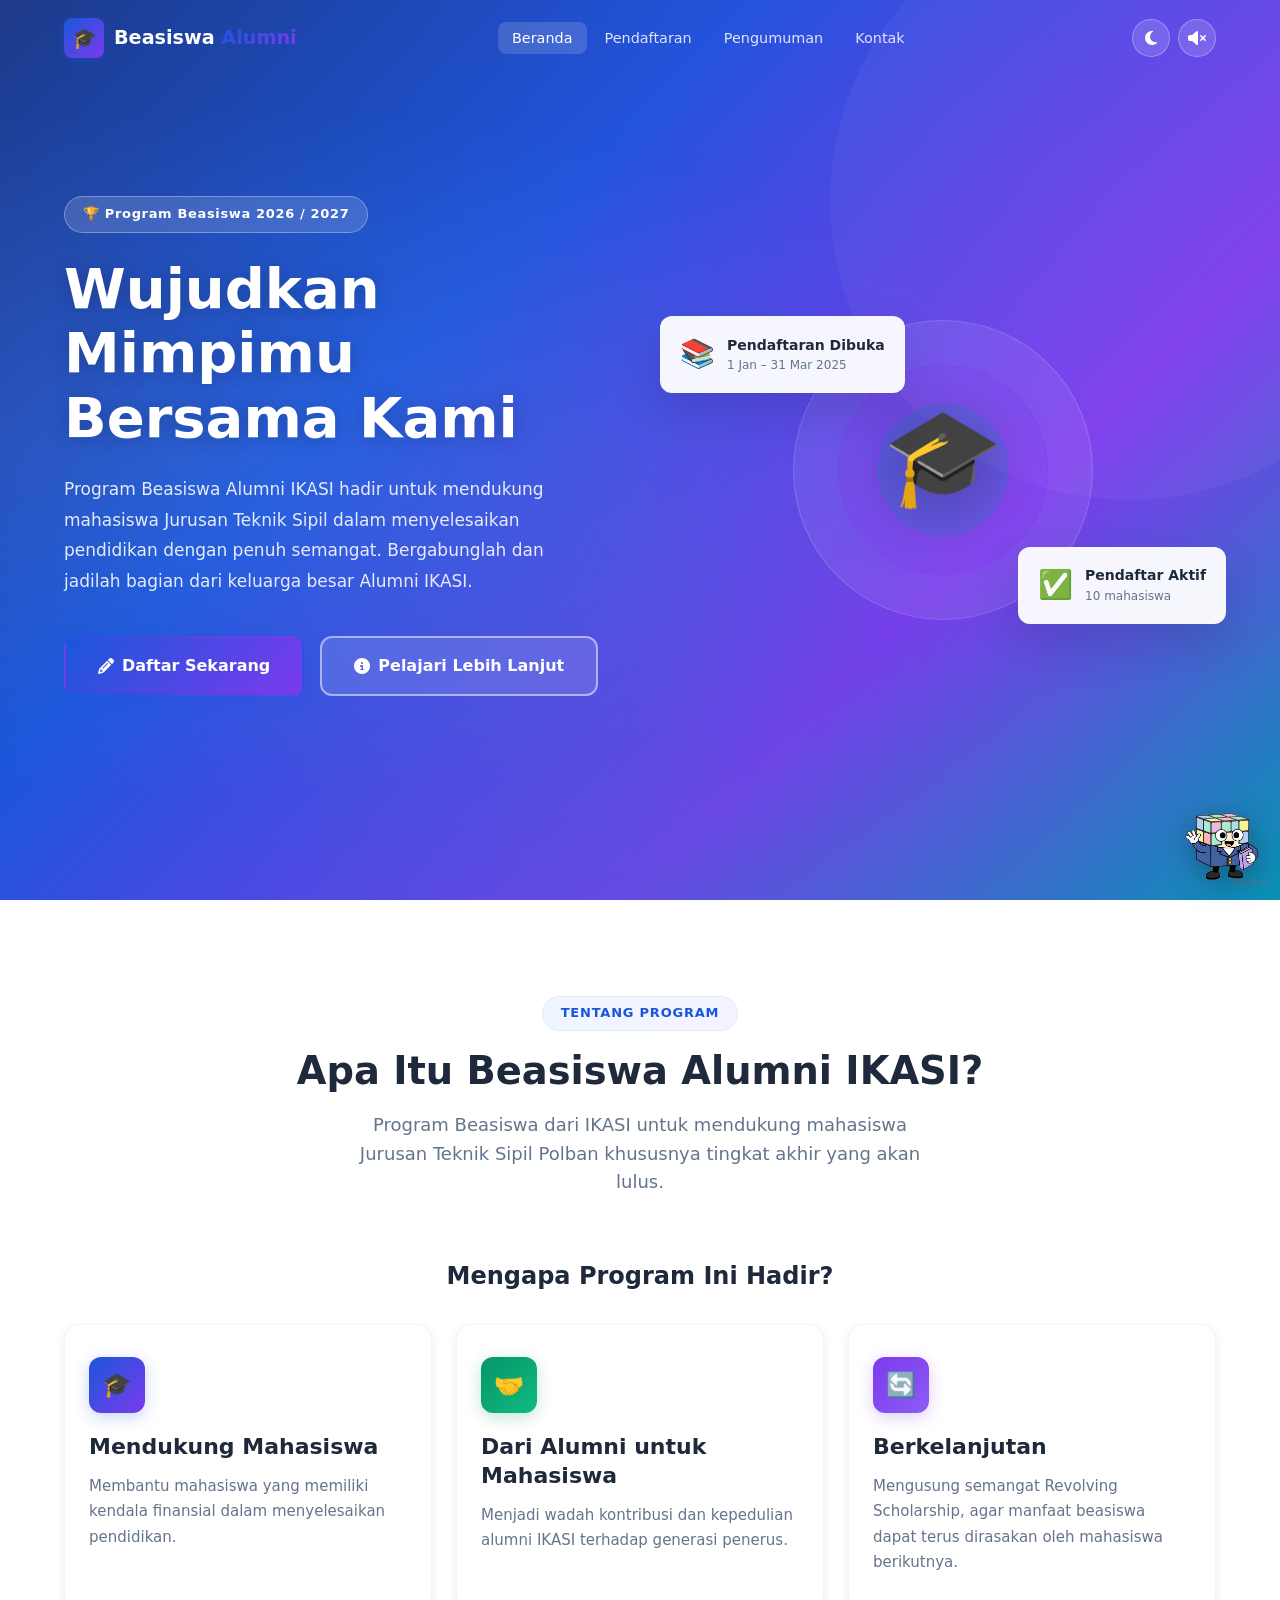
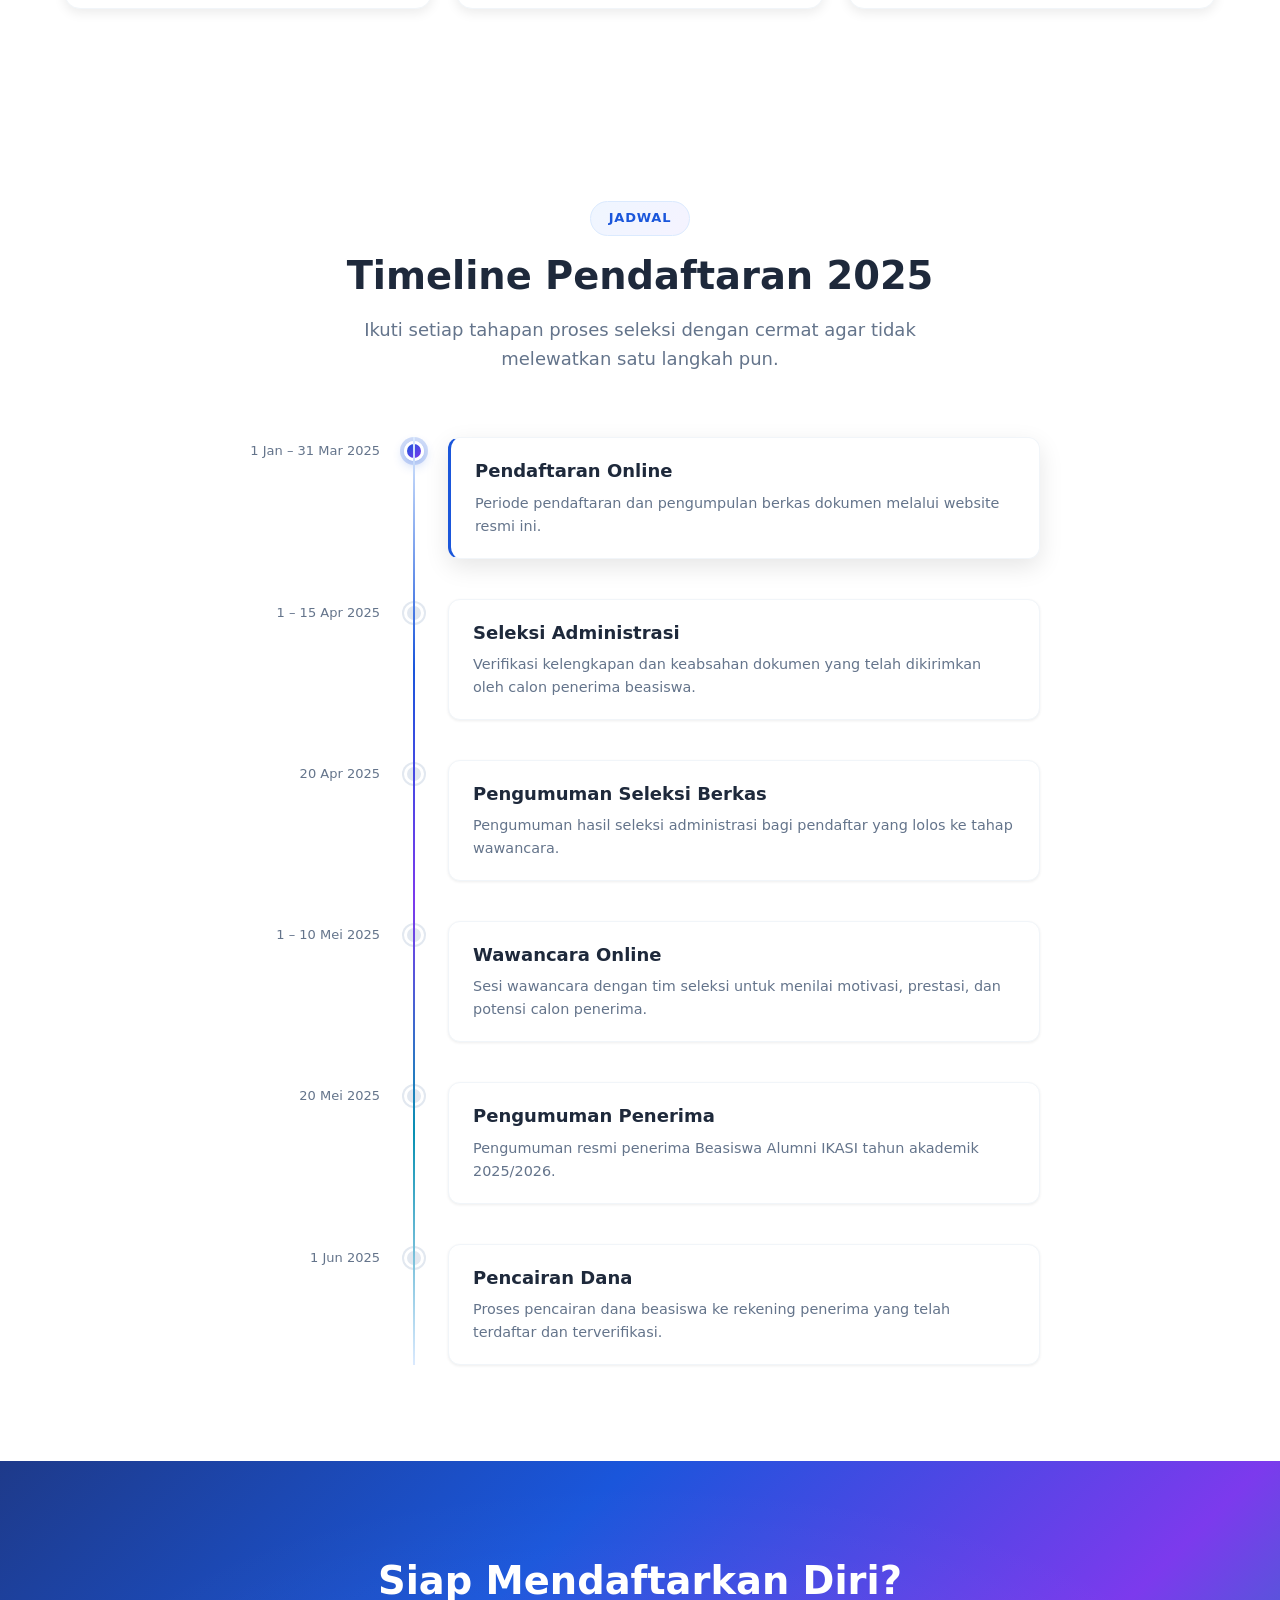
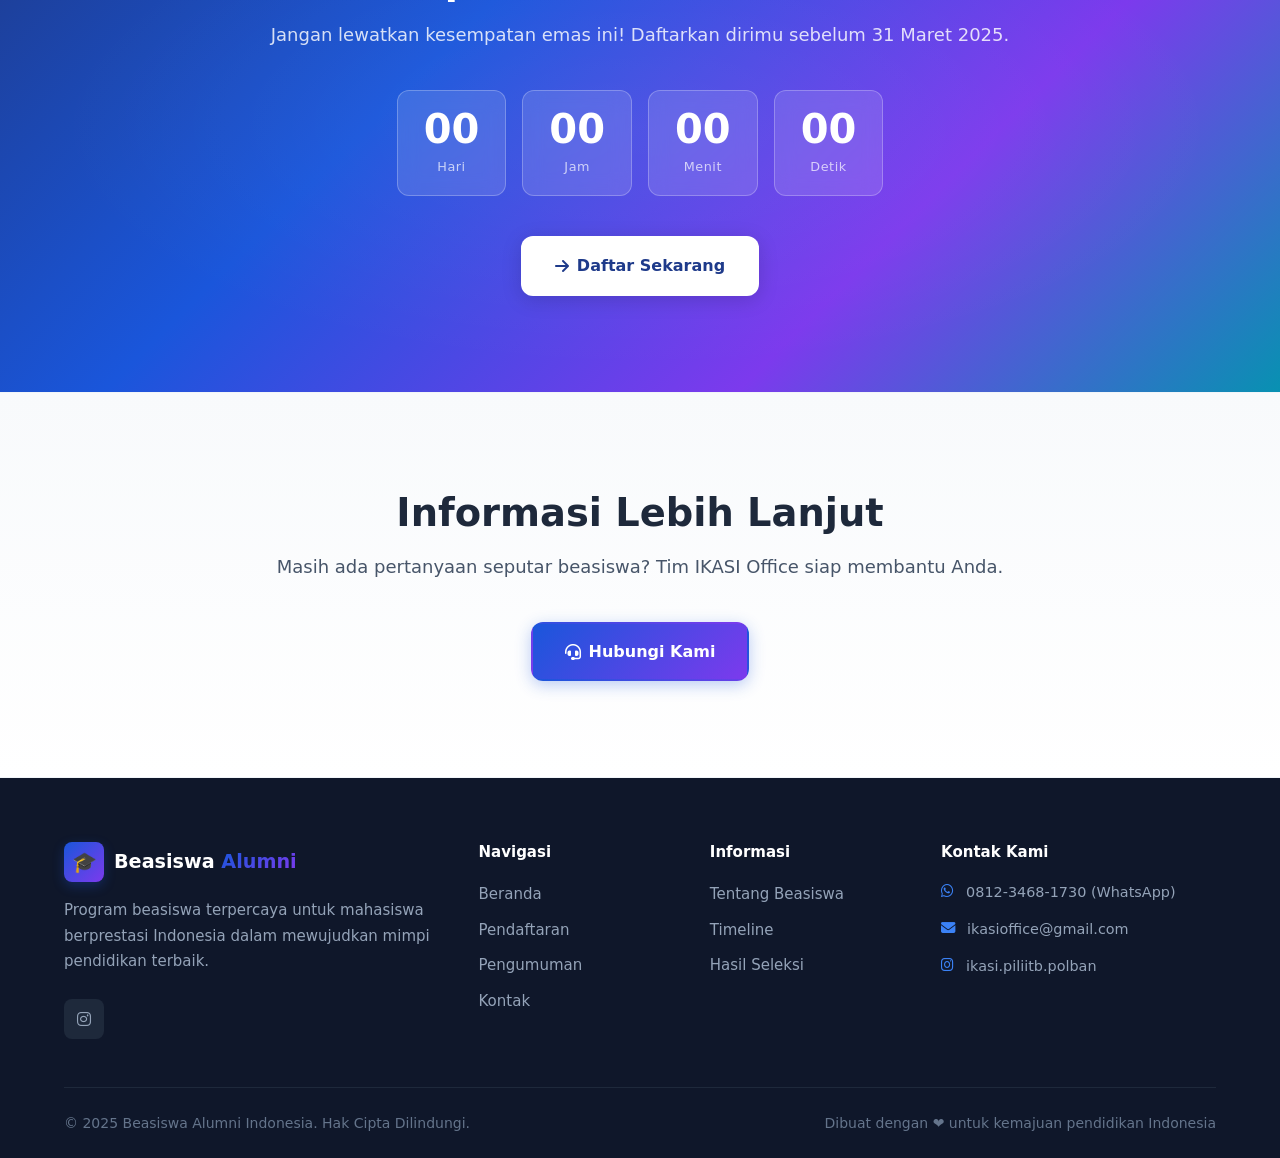
==== index.html @ 684ada36 "Add files via upload" ====
<!DOCTYPE html>
<html lang="id">
<head>
<meta charset="UTF-8">
<meta name="viewport" content="width=device-width, initial-scale=1.0">
<title>Beasiswa Alumni Indonesia - Wujudkan Mimpimu</title>
<script>document.documentElement.setAttribute('data-theme', localStorage.getItem('beasiswa_theme') || 'light');</script>
<link rel="stylesheet" href="style.css">
<link rel="stylesheet" href="https://cdnjs.cloudflare.com/ajax/libs/font-awesome/6.4.0/css/all.min.css">
</head>
<body>

<!-- Navbar -->
<nav class="navbar" id="navbar">
  <div class="container">
    <a href="index.html" class="logo">
      <div class="logo-icon">🎓</div>
      <span>Beasiswa <strong>Alumni</strong></span>
    </a>
    <ul class="nav-links" id="navLinks">
      <li><a href="index.html">Beranda</a></li>
      <li><a href="pendaftaran.html">Pendaftaran</a></li>
      <li><a href="pengumuman.html">Pengumuman</a></li>
      <li><a href="kontak.html">Kontak</a></li>
    </ul>
    <div class="site-toggles">
      <button class="toggle-btn theme-toggle-btn" onclick="toggleTheme()" aria-label="Mode Gelap" title="Mode Terang/Gelap"><i class="fas fa-moon"></i></button>
      <button class="toggle-btn music-toggle-btn" onclick="toggleMusic()" aria-label="Putar Musik" title="Musik Latar"><i class="fas fa-volume-mute"></i></button>
    </div>
    <button class="hamburger" id="hamburger" aria-label="Menu">
      <span></span><span></span><span></span>
    </button>
  </div>
</nav>
<div id="ytAudioPlayer" style="position:absolute;width:0;height:0;overflow:hidden;pointer-events:none"></div>

<!-- Hero -->
<section class="hero">
  <div class="hero-bg"></div>
  <div class="container">
    <div class="hero-content">
      <div class="hero-badge">🏆 Program Beasiswa 2026 / 2027</div>
      <h1>Wujudkan Mimpimu<br>Bersama Kami</h1>
      <p>Program Beasiswa Alumni IKASI hadir untuk mendukung mahasiswa Jurusan Teknik Sipil dalam menyelesaikan pendidikan dengan penuh semangat. Bergabunglah dan jadilah bagian dari keluarga besar Alumni IKASI.</p>
      <div class="hero-actions">
        <a href="pendaftaran.html" class="btn btn-primary btn-lg">
          <i class="fas fa-pencil-alt"></i> Daftar Sekarang
        </a>
        <a href="#tentang" class="btn btn-outline-white btn-lg">
          <i class="fas fa-info-circle"></i> Pelajari Lebih Lanjut
        </a>
      </div>
    </div>
    <div class="hero-image">
      <div id="heroCardsWrap"></div>
      <div class="hero-illustration">
        <div class="illustration-circle c1"></div>
        <div class="illustration-circle c2"></div>
        <div class="illustration-circle c3"></div>
        <div class="grad-cap">🎓</div>
      </div>
    </div>
  </div>
</section>

<!-- Tentang Beasiswa -->
<section class="section" id="tentang">
  <div class="container">
    <div class="section-header">
      <span class="section-badge">Tentang Program</span>
      <h2>Apa Itu Beasiswa Alumni IKASI?</h2>
      <p>Program Beasiswa dari IKASI untuk mendukung mahasiswa Jurusan Teknik Sipil Polban khususnya tingkat akhir yang akan lulus.</p>
    </div>
    <div class="section-header" style="margin-top:48px;margin-bottom:32px">
      <h3 style="font-size:1.5rem">Mengapa Program Ini Hadir?</h3>
    </div>
    <div class="features-grid features-grid-3">
      <div class="feature-card">
        <div class="feature-icon bg-blue">🎓</div>
        <h3>Mendukung Mahasiswa</h3>
        <p>Membantu mahasiswa yang memiliki kendala finansial dalam menyelesaikan pendidikan.</p>
      </div>
      <div class="feature-card">
        <div class="feature-icon bg-green">🤝</div>
        <h3>Dari Alumni untuk Mahasiswa</h3>
        <p>Menjadi wadah kontribusi dan kepedulian alumni IKASI terhadap generasi penerus.</p>
      </div>
      <div class="feature-card">
        <div class="feature-icon bg-purple">🔄</div>
        <h3>Berkelanjutan</h3>
        <p>Mengusung semangat Revolving Scholarship, agar manfaat beasiswa dapat terus dirasakan oleh mahasiswa berikutnya.</p>
      </div>
    </div>
  </div>
</section>

<!-- Timeline -->
<section class="section" id="timeline">
  <div class="container">
    <div class="section-header">
      <span class="section-badge">Jadwal</span>
      <h2>Timeline Pendaftaran 2025</h2>
      <p>Ikuti setiap tahapan proses seleksi dengan cermat agar tidak melewatkan satu langkah pun.</p>
    </div>
    <div class="timeline" id="timelineList"></div>
  </div>
</section>

<!-- CTA -->
<section class="cta-section">
  <div class="container">
    <div class="cta-content">
      <h2>Siap Mendaftarkan Diri?</h2>
      <p>Jangan lewatkan kesempatan emas ini! Daftarkan dirimu sebelum <span id="ctaDeadlineText">31 Maret 2025</span>.</p>
      <div class="cta-countdown" id="countdown">
        <div class="countdown-item">
          <span class="countdown-num" id="days">00</span>
          <span class="countdown-label">Hari</span>
        </div>
        <div class="countdown-item">
          <span class="countdown-num" id="hours">00</span>
          <span class="countdown-label">Jam</span>
        </div>
        <div class="countdown-item">
          <span class="countdown-num" id="minutes">00</span>
          <span class="countdown-label">Menit</span>
        </div>
        <div class="countdown-item">
          <span class="countdown-num" id="seconds">00</span>
          <span class="countdown-label">Detik</span>
        </div>
      </div>
      <a href="pendaftaran.html" class="btn btn-white btn-lg">
        <i class="fas fa-arrow-right"></i> Daftar Sekarang
      </a>
    </div>
  </div>
</section>

<!-- Info Lanjut -->
<section class="cta-section cta-section-light">
  <div class="container">
    <div class="cta-content">
      <h2>Informasi Lebih Lanjut</h2>
      <p>Masih ada pertanyaan seputar beasiswa? Tim IKASI Office siap membantu Anda.</p>
      <a href="kontak.html" class="btn btn-primary btn-lg">
        <i class="fas fa-headset"></i> Hubungi Kami
      </a>
    </div>
  </div>
</section>

<!-- Footer -->
<footer class="footer">
  <div class="container">
    <div class="footer-grid">
      <div class="footer-brand">
        <a href="index.html" class="logo">
          <div class="logo-icon">🎓</div>
          <span>Beasiswa <strong>Alumni</strong></span>
        </a>
        <p>Program beasiswa terpercaya untuk mahasiswa berprestasi Indonesia dalam mewujudkan mimpi pendidikan terbaik.</p>
        <div class="social-links">
          <a href="https://instagram.com/ikasi.piliitb.polban" target="_blank" rel="noopener" aria-label="Instagram"><i class="fab fa-instagram"></i></a>
        </div>
      </div>
      <div class="footer-links">
        <h4>Navigasi</h4>
        <ul>
          <li><a href="index.html">Beranda</a></li>
          <li><a href="pendaftaran.html">Pendaftaran</a></li>
          <li><a href="pengumuman.html">Pengumuman</a></li>
          <li><a href="kontak.html">Kontak</a></li>
        </ul>
      </div>
      <div class="footer-links">
        <h4>Informasi</h4>
        <ul>
          <li><a href="#tentang">Tentang Beasiswa</a></li>
          <li><a href="#timeline">Timeline</a></li>
          <li><a href="pengumuman.html">Hasil Seleksi</a></li>
        </ul>
      </div>
      <div class="footer-contact">
        <h4>Kontak Kami</h4>
        <div class="contact-item">
          <i class="fab fa-whatsapp"></i>
          <span>0812-3468-1730 (WhatsApp)</span>
        </div>
        <div class="contact-item">
          <i class="fas fa-envelope"></i>
          <span>ikasioffice@gmail.com</span>
        </div>
        <div class="contact-item">
          <i class="fab fa-instagram"></i>
          <span>ikasi.piliitb.polban</span>
        </div>
      </div>
    </div>
    <div class="footer-bottom">
      <p>&copy; 2025 Beasiswa Alumni Indonesia. Hak Cipta Dilindungi.</p>
      <p>Dibuat dengan ❤️ untuk kemajuan pendidikan Indonesia</p>
    </div>
  </div>
</footer>

<a href="admin.html" class="admin-corner-link">Admin</a>
<script src="main.js"></script>
<script>
  (function renderHeroCards() {
    const wrap = document.getElementById('heroCardsWrap');
    if (!wrap) return;
    const cards = (DB.getHeroCards() || []).slice().sort((a, b) => a.urutan - b.urutan);
    wrap.innerHTML = cards.map((c, i) => `
      <div class="hero-card-float card-${(i % 4) + 1}">
        <div class="card-icon">${c.icon}</div>
        <div>
          <div class="card-title">${c.judul}</div>
          <div class="card-sub">${c.sub}</div>
        </div>
      </div>`).join('');
  })();

  (function renderTimeline() {
    const el = document.getElementById('timelineList');
    if (!el) return;
    const items = DB.getTimeline().slice().sort((a, b) => a.urutan - b.urutan);
    el.innerHTML = items.map(t => `
      <div class="timeline-item${t.aktif ? ' active' : ''}">
        <div class="timeline-date">${t.tanggal}</div>
        <div class="timeline-dot"></div>
        <div class="timeline-card">
          <h4>${t.judul}</h4>
          <p>${t.deskripsi}</p>
        </div>
      </div>`).join('');
  })();
</script>
</body>
</html>
---- style.css ----
/* ========================================
   BEASISWA ALUMNI IKASI — Elegant Light Theme
   ======================================== */
:root {
  --primary:       #1a56db;
  --primary-dark:  #1e3a8a;
  --primary-mid:   #2563eb;
  --primary-light: #3b82f6;
  --primary-50:    #eff6ff;
  --primary-100:   #dbeafe;

  --purple:        #7c3aed;
  --purple-light:  #8b5cf6;
  --purple-50:     #f5f3ff;

  --teal:          #0891b2;
  --teal-light:    #06b6d4;
  --teal-50:       #ecfeff;

  --gold:          #d97706;
  --gold-light:    #f59e0b;
  --gold-50:       #fffbeb;

  --success:       #059669;
  --success-light: #10b981;
  --success-50:    #ecfdf5;

  --danger:        #dc2626;
  --danger-50:     #fef2f2;

  --white:         #ffffff;
  --gray-50:       #f8fafc;
  --gray-100:      #f1f5f9;
  --gray-200:      #e2e8f0;
  --gray-300:      #cbd5e1;
  --gray-400:      #94a3b8;
  --gray-500:      #64748b;
  --gray-600:      #475569;
  --gray-700:      #334155;
  --gray-800:      #1e293b;
  --gray-900:      #0f172a;

  --shadow-sm:  0 1px 3px rgba(0,0,0,0.07);
  --shadow:     0 4px 12px rgba(0,0,0,0.08);
  --shadow-md:  0 8px 24px rgba(0,0,0,0.1);
  --shadow-lg:  0 20px 48px rgba(0,0,0,0.12);
  --shadow-xl:  0 32px 64px rgba(0,0,0,0.15);

  --radius-sm: 8px;
  --radius:    12px;
  --radius-lg: 16px;
  --radius-xl: 24px;
  --transition: all 0.3s ease;

  --grad-hero:   linear-gradient(135deg, #1e3a8a 0%, #1a56db 35%, #7c3aed 70%, #0891b2 100%);
  --grad-brand:  linear-gradient(135deg, #1a56db, #7c3aed);
  --grad-teal:   linear-gradient(135deg, #0891b2, #06b6d4);
  --grad-gold:   linear-gradient(135deg, #d97706, #f59e0b);
  --grad-green:  linear-gradient(135deg, #059669, #10b981);
  --grad-text:   linear-gradient(135deg, #1a56db, #7c3aed);
  --grad-page:   linear-gradient(135deg, #1e3a8a 0%, #1a56db 40%, #7c3aed 100%);

  --surface:     var(--white);
  --text-strong: var(--gray-800);
}

:root[data-theme="dark"] {
  --surface:     #171f38;
  --text-strong: #eef1fa;
}

/* ===== RESET ===== */
*,*::before,*::after{margin:0;padding:0;box-sizing:border-box}
html{scroll-behavior:smooth}
body{font-family:'Segoe UI',system-ui,-apple-system,sans-serif;color:var(--text-strong);background:var(--surface);line-height:1.6;-webkit-font-smoothing:antialiased}
img{max-width:100%;height:auto;display:block}
a{text-decoration:none;color:inherit;transition:var(--transition)}
ul{list-style:none}
button{cursor:pointer;border:none;background:none;font-family:inherit}
input,select,textarea{font-family:inherit}
h1{font-size:clamp(2rem,5vw,3.5rem);font-weight:800;line-height:1.15}
h2{font-size:clamp(1.75rem,3vw,2.5rem);font-weight:700;line-height:1.25}
h3{font-size:1.375rem;font-weight:600;line-height:1.3}
h4{font-size:1.125rem;font-weight:600;line-height:1.4}

/* ===== LAYOUT ===== */
.container{width:100%;max-width:1200px;margin:0 auto;padding:0 24px}
.section{padding:96px 0}
.bg-light{background:linear-gradient(180deg,var(--gray-50) 0%,var(--white) 100%)}

/* ===== SECTION HEADER ===== */
.section-header{text-align:center;margin-bottom:64px}
.section-header h2{color:var(--text-strong);margin-bottom:16px}
.section-header p{color:var(--gray-500);font-size:1.125rem;max-width:600px;margin:0 auto}
.section-badge{
  display:inline-block;
  background:linear-gradient(135deg,var(--primary-50),var(--purple-50));
  color:var(--primary);
  border:1px solid var(--primary-100);
  font-size:.8125rem;font-weight:700;
  padding:6px 18px;border-radius:100px;
  margin-bottom:16px;letter-spacing:.06em;text-transform:uppercase;
}
.gradient-text{background:var(--grad-text);-webkit-background-clip:text;-webkit-text-fill-color:transparent;background-clip:text}

/* ===== BUTTONS ===== */
.btn{display:inline-flex;align-items:center;gap:8px;padding:12px 24px;border-radius:var(--radius-sm);font-size:.9375rem;font-weight:600;transition:var(--transition);cursor:pointer;border:2px solid transparent;white-space:nowrap}
.btn-lg{padding:15px 32px;font-size:1rem;border-radius:var(--radius)}
.btn-sm{padding:7px 16px;font-size:.8125rem}

.btn-primary{background:var(--grad-brand);color:var(--white);border-color:transparent;box-shadow:0 4px 16px rgba(26,86,219,.3)}
.btn-primary:hover{transform:translateY(-2px);box-shadow:0 8px 28px rgba(26,86,219,.45)}
.btn-primary:active{transform:translateY(0)}

.btn-outline{background:transparent;border-color:var(--primary);color:var(--primary)}
.btn-outline:hover{background:var(--primary-50)}

.btn-outline-white{background:rgba(255,255,255,.12);border-color:rgba(255,255,255,.5);color:var(--white);backdrop-filter:blur(8px)}
.btn-outline-white:hover{background:rgba(255,255,255,.22);border-color:var(--white)}

.btn-white{background:var(--surface);color:var(--primary-dark);box-shadow:0 4px 20px rgba(0,0,0,.15)}
.btn-white:hover{transform:translateY(-2px);box-shadow:0 8px 32px rgba(0,0,0,.2)}

.btn-secondary{background:var(--gray-100);color:var(--gray-700);border-color:var(--gray-200)}
.btn-secondary:hover{background:var(--gray-200)}

.btn-danger{background:var(--danger-50);color:var(--danger);border-color:rgba(220,38,38,.2)}
.btn-danger:hover{background:rgba(220,38,38,.1)}

.btn-success{background:var(--success-50);color:var(--success);border-color:rgba(5,150,105,.2)}
.btn-success:hover{background:rgba(5,150,105,.1)}

.btn-warning{background:var(--gold-50);color:var(--gold);border-color:rgba(217,119,6,.2)}
.btn-warning:hover{background:rgba(217,119,6,.1)}

.btn-block{width:100%;justify-content:center}

/* ===== NAVBAR ===== */
.navbar{position:fixed;top:0;left:0;right:0;z-index:1000;padding:18px 0;transition:var(--transition)}
.navbar.scrolled,.navbar-white{background:rgba(255,255,255,.96);backdrop-filter:blur(16px);box-shadow:0 1px 0 rgba(0,0,0,.07),var(--shadow-sm);padding:10px 0}
.navbar .container{display:flex;align-items:center;justify-content:space-between}

.logo{display:flex;align-items:center;gap:10px;font-size:1.2rem;font-weight:600;color:var(--white)}
.navbar.scrolled .logo,.navbar-white .logo{color:var(--gray-900)}
.logo-icon{width:40px;height:40px;background:var(--grad-brand);border-radius:var(--radius-sm);display:flex;align-items:center;justify-content:center;font-size:1.25rem;flex-shrink:0;box-shadow:0 4px 12px rgba(26,86,219,.3)}
.logo strong{background:var(--grad-brand);-webkit-background-clip:text;-webkit-text-fill-color:transparent;background-clip:text}
.navbar.scrolled .logo strong,.navbar-white .logo strong{background:var(--grad-brand);-webkit-background-clip:text;-webkit-text-fill-color:transparent;background-clip:text}

.nav-links{display:flex;align-items:center;gap:4px}
.nav-links a{color:rgba(255,255,255,.85);font-size:.9rem;font-weight:500;padding:8px 14px;border-radius:var(--radius-sm);transition:var(--transition)}
.nav-links a:hover,.nav-links a.active{color:var(--white);background:rgba(255,255,255,.15)}
.navbar.scrolled .nav-links a,.navbar-white .nav-links a{color:var(--gray-600)}
.navbar.scrolled .nav-links a:hover,.navbar.scrolled .nav-links a.active,
.navbar-white .nav-links a:hover,.navbar-white .nav-links a.active{color:var(--primary);background:var(--primary-50)}

.btn-nav{background:var(--surface)!important;color:var(--primary)!important;padding:8px 18px!important;border-radius:var(--radius-sm)!important;font-weight:700!important;box-shadow:var(--shadow-sm)!important}
.btn-nav:hover{background:var(--primary-50)!important;transform:translateY(-1px)}
.navbar.scrolled .btn-nav,.navbar-white .btn-nav{background:var(--grad-brand)!important;color:var(--white)!important;box-shadow:0 4px 12px rgba(26,86,219,.3)!important}

.admin-corner-link{position:fixed;right:12px;bottom:8px;font-size:.6875rem;color:var(--gray-500);opacity:.75;text-decoration:none;z-index:40;letter-spacing:.02em}
.admin-corner-link:hover{opacity:1;color:var(--primary)}

.hamburger{display:none;flex-direction:column;gap:5px;padding:4px;cursor:pointer}
.hamburger span{display:block;width:24px;height:2px;background:var(--surface);border-radius:2px;transition:var(--transition)}
.navbar.scrolled .hamburger span,.navbar-white .hamburger span{background:var(--gray-800)}
.hamburger.active span:nth-child(1){transform:rotate(45deg) translate(5px,5px)}
.hamburger.active span:nth-child(2){opacity:0}
.hamburger.active span:nth-child(3){transform:rotate(-45deg) translate(5px,-5px)}

/* ===== HERO ===== */
.hero{
  min-height:100vh;
  background:var(--grad-hero);
  position:relative;overflow:hidden;
  display:flex;align-items:center;padding:120px 0 80px;
}
.hero::before{
  content:'';position:absolute;inset:0;
  background:
    radial-gradient(ellipse at 15% 50%,rgba(255,255,255,.07) 0%,transparent 55%),
    radial-gradient(ellipse at 85% 20%,rgba(124,58,237,.25) 0%,transparent 50%),
    radial-gradient(ellipse at 50% 100%,rgba(8,145,178,.2) 0%,transparent 50%);
}
/* floating shapes in hero bg */
.hero::after{
  content:'';position:absolute;
  width:600px;height:600px;border-radius:50%;
  background:rgba(255,255,255,.04);
  top:-100px;right:-150px;
  animation:hero-blob 8s ease-in-out infinite;
}
@keyframes hero-blob{0%,100%{transform:scale(1) rotate(0deg)}50%{transform:scale(1.08) rotate(8deg)}}
.hero-bg{position:absolute;inset:0;pointer-events:none}
.hero .container{display:grid;grid-template-columns:1fr 1fr;gap:60px;align-items:center;position:relative;z-index:1}

.hero-badge{
  display:inline-flex;align-items:center;
  background:rgba(255,255,255,.15);backdrop-filter:blur(10px);
  border:1px solid rgba(255,255,255,.3);
  color:var(--white);font-size:.8125rem;font-weight:600;
  padding:7px 18px;border-radius:100px;margin-bottom:24px;letter-spacing:.05em;
}
.hero-content h1{color:var(--white);margin-bottom:24px;text-shadow:0 2px 20px rgba(0,0,0,.2)}
.hero-content p{color:rgba(255,255,255,.88);font-size:1.0625rem;margin-bottom:40px;max-width:520px;line-height:1.8}
.hero-actions{display:flex;gap:16px;flex-wrap:wrap;margin-bottom:48px}
.hero-stats{display:flex;align-items:center;gap:28px;flex-wrap:wrap}
.stat{display:flex;flex-direction:column}
.stat-number{font-size:1.75rem;font-weight:800;color:var(--white);line-height:1}
.stat-label{font-size:.8125rem;color:rgba(255,255,255,.7);margin-top:4px}
.stat-divider{width:1px;height:48px;background:rgba(255,255,255,.25)}

/* Hero illustration */
.hero-image{position:relative;height:480px;display:flex;align-items:center;justify-content:center}
.hero-illustration{position:relative;width:320px;height:320px}
.illustration-circle{position:absolute;border-radius:50%;top:50%;left:50%;transform:translate(-50%,-50%)}
.c1{width:300px;height:300px;background:rgba(255,255,255,.08);border:1px solid rgba(255,255,255,.15);animation:pulse-c 6s ease-in-out infinite}
.c2{width:210px;height:210px;background:rgba(124,58,237,.2);border:1px solid rgba(124,58,237,.3);animation:pulse-c 6s ease-in-out infinite reverse}
.c3{width:130px;height:130px;background:rgba(8,145,178,.2);border:1px solid rgba(8,145,178,.3);animation:pulse-c 6s ease-in-out infinite 1s}
@keyframes pulse-c{0%,100%{transform:translate(-50%,-50%) scale(1)}50%{transform:translate(-50%,-50%) scale(1.08)}}
.grad-cap{position:absolute;top:50%;left:50%;transform:translate(-50%,-58%);font-size:6rem;z-index:2;animation:float 4s ease-in-out infinite;filter:drop-shadow(0 8px 32px rgba(0,0,0,.3))}
@keyframes float{0%,100%{transform:translate(-50%,-58%)}50%{transform:translate(-50%,-68%)}}

.hero-card-float{
  position:absolute;background:rgba(255,255,255,.95);
  backdrop-filter:blur(16px);border-radius:var(--radius);
  padding:16px 20px;display:flex;align-items:center;gap:12px;
  box-shadow:var(--shadow-lg);animation:float-card 5s ease-in-out infinite;z-index:3;
}
.hero-card-float .card-icon{font-size:1.75rem}
.hero-card-float .card-title{font-size:.875rem;font-weight:600;color:var(--text-strong)}
.hero-card-float .card-sub{font-size:.75rem;color:var(--gray-500)}
.card-1{top:18%;left:-10px;animation-delay:0s}
.card-2{bottom:18%;right:-10px;animation-delay:-2.5s}
.card-3{top:2%;right:6px;animation-delay:-1.2s}
.card-4{bottom:2%;left:6px;animation-delay:-3.7s}
@keyframes float-card{0%,100%{transform:translateY(0)}50%{transform:translateY(-12px)}}

/* ===== FEATURES ===== */
.features-grid{display:grid;grid-template-columns:repeat(4,1fr);gap:24px}
.features-grid-3{grid-template-columns:repeat(3,1fr)}
.feature-card{
  background:var(--surface);border-radius:var(--radius-lg);padding:32px 24px;
  box-shadow:var(--shadow);border:1px solid var(--gray-100);transition:var(--transition);
  position:relative;overflow:hidden;
}
.feature-card::before{
  content:'';position:absolute;top:0;left:0;right:0;height:3px;
  opacity:0;transition:var(--transition);
}
.feature-card:nth-child(1)::before{background:var(--grad-brand)}
.feature-card:nth-child(2)::before{background:var(--grad-green)}
.feature-card:nth-child(3)::before{background:linear-gradient(135deg,var(--purple),var(--purple-light))}
.feature-card:nth-child(4)::before{background:var(--grad-gold)}
.feature-card:hover{transform:translateY(-8px);box-shadow:var(--shadow-xl)}
.feature-card:hover::before{opacity:1}

.feature-icon{width:56px;height:56px;border-radius:var(--radius);display:flex;align-items:center;justify-content:center;font-size:1.5rem;margin-bottom:20px;color:var(--white)}
.feature-icon.bg-blue{background:var(--grad-brand);box-shadow:0 4px 16px rgba(26,86,219,.25)}
.feature-icon.bg-green{background:var(--grad-green);box-shadow:0 4px 16px rgba(5,150,105,.25)}
.feature-icon.bg-purple{background:linear-gradient(135deg,var(--purple),var(--purple-light));box-shadow:0 4px 16px rgba(124,58,237,.25)}
.feature-icon.bg-orange{background:var(--grad-gold);box-shadow:0 4px 16px rgba(217,119,6,.25)}
.feature-card h3{color:var(--text-strong);margin-bottom:12px}
.feature-card p{color:var(--gray-500);font-size:.9375rem;line-height:1.7}

/* ===== REQUIREMENTS ===== */
.requirements-grid{display:grid;grid-template-columns:repeat(3,1fr);gap:20px}
.req-card{
  background:var(--surface);border-radius:var(--radius-lg);padding:28px;
  display:flex;gap:20px;box-shadow:var(--shadow-sm);
  border:1px solid var(--gray-100);transition:var(--transition);
  position:relative;overflow:hidden;
}
.req-card::after{
  content:'';position:absolute;bottom:0;left:0;right:0;height:2px;
  background:var(--grad-brand);opacity:0;transition:var(--transition);
}
.req-card:hover{box-shadow:var(--shadow-md);transform:translateY(-4px)}
.req-card:hover::after{opacity:1}
.req-number{font-size:2.25rem;font-weight:800;line-height:1;flex-shrink:0;background:var(--grad-text);-webkit-background-clip:text;-webkit-text-fill-color:transparent;background-clip:text}
.req-content h4{color:var(--text-strong);margin-bottom:8px}
.req-content p{color:var(--gray-500);font-size:.9rem;line-height:1.7}

/* ===== TIMELINE ===== */
.timeline{position:relative;max-width:800px;margin:0 auto}
.timeline::before{content:'';position:absolute;left:173px;top:0;bottom:0;width:2px;background:linear-gradient(to bottom,var(--primary-100),var(--primary),var(--purple),var(--teal),var(--primary-100))}
.timeline-item{display:grid;grid-template-columns:140px auto 1fr;gap:24px;align-items:start;margin-bottom:40px}
.timeline-item:last-child{margin-bottom:0}
.timeline-date{text-align:right;font-size:.8125rem;color:var(--gray-500);font-weight:500;padding-top:5px;line-height:1.4}
.timeline-dot{
  width:20px;height:20px;border-radius:50%;
  background:var(--gray-200);border:3px solid var(--white);
  box-shadow:0 0 0 2px var(--gray-200);margin-top:4px;flex-shrink:0;transition:var(--transition);
}
.timeline-item.active .timeline-dot{
  background:var(--grad-brand);border-color:var(--white);
  box-shadow:0 0 0 4px rgba(26,86,219,.2),0 4px 12px rgba(26,86,219,.3);
}
.timeline-card{
  background:var(--surface);border-radius:var(--radius);
  padding:20px 24px;box-shadow:var(--shadow-sm);
  border:1px solid var(--gray-100);transition:var(--transition);
}
.timeline-item.active .timeline-card{
  border-left:3px solid var(--primary);
  box-shadow:var(--shadow-md);
}
.timeline-card h4{color:var(--text-strong);margin-bottom:8px}
.timeline-card p{color:var(--gray-500);font-size:.9rem}

/* ===== CTA ===== */
.cta-section{
  background:var(--grad-hero);
  padding:96px 0;text-align:center;position:relative;overflow:hidden;
}
.cta-section::before{content:'';position:absolute;inset:0;background:radial-gradient(ellipse at center,rgba(255,255,255,.06) 0%,transparent 65%)}
.cta-content{position:relative;z-index:1}
.cta-content h2{color:var(--white);margin-bottom:16px}
.cta-content p{color:rgba(255,255,255,.82);font-size:1.125rem;margin-bottom:40px}
.cta-section-light{background:linear-gradient(180deg,var(--gray-50) 0%,var(--white) 100%)!important;border-top:1px solid var(--gray-100);border-bottom:1px solid var(--gray-100)}
.cta-section-light::before{display:none}
.cta-section-light .cta-content h2{color:var(--text-strong)}
.cta-section-light .cta-content p{color:var(--gray-600)}
.cta-countdown{display:flex;justify-content:center;gap:16px;margin-bottom:40px;flex-wrap:wrap}
.countdown-item{
  display:flex;flex-direction:column;align-items:center;
  background:rgba(255,255,255,.12);backdrop-filter:blur(10px);
  border:1px solid rgba(255,255,255,.25);border-radius:var(--radius);
  padding:18px 26px;min-width:88px;
}
.countdown-num{font-size:2.5rem;font-weight:800;color:var(--white);line-height:1}
.countdown-label{font-size:.8rem;color:rgba(255,255,255,.7);margin-top:8px;letter-spacing:.04em}

/* ===== FOOTER ===== */
.footer{background:var(--gray-900);padding:64px 0 0}
.footer-grid{display:grid;grid-template-columns:2fr 1fr 1fr 1.5fr;gap:48px;margin-bottom:48px}
.footer-brand p{color:var(--gray-400);font-size:.9375rem;line-height:1.7;margin:16px 0 24px}
.social-links{display:flex;gap:10px}
.social-links a{width:40px;height:40px;border-radius:var(--radius-sm);background:var(--gray-800);color:var(--gray-400);display:flex;align-items:center;justify-content:center;transition:var(--transition)}
.social-links a:hover{background:var(--grad-brand);color:var(--white);transform:translateY(-2px)}
.footer-links h4,.footer-contact h4{color:var(--white);font-size:.9375rem;margin-bottom:18px}
.footer-links ul li{margin-bottom:10px}
.footer-links ul li a{color:var(--gray-400);font-size:.9375rem}
.footer-links ul li a:hover{color:var(--primary-light)}
.contact-item{display:flex;gap:12px;margin-bottom:14px;color:var(--gray-400);font-size:.9rem;align-items:flex-start}
.contact-item i{color:var(--primary-light);font-size:.9rem;margin-top:3px;flex-shrink:0}
.footer-bottom{border-top:1px solid var(--gray-800);padding:24px 0;display:flex;justify-content:space-between;align-items:center;flex-wrap:wrap;gap:8px}
.footer-bottom p{color:var(--gray-500);font-size:.875rem}

/* ===== PAGE HEADER ===== */
.page-header{
  background:var(--grad-page);
  padding:120px 0 64px;text-align:center;
  position:relative;overflow:hidden;
}
.page-header::before{content:'';position:absolute;inset:0;background:radial-gradient(ellipse at 50% 100%,rgba(8,145,178,.2) 0%,transparent 55%),radial-gradient(ellipse at 80% 20%,rgba(124,58,237,.2) 0%,transparent 50%)}
.page-header h1{color:var(--white);font-size:clamp(1.75rem,3vw,2.5rem);margin-bottom:12px;position:relative}
.page-header p{color:rgba(255,255,255,.82);font-size:1rem;max-width:600px;margin:0 auto;position:relative}
.breadcrumb{display:flex;align-items:center;gap:8px;margin-top:20px;justify-content:center;position:relative}
.breadcrumb a,.breadcrumb span{font-size:.875rem;color:rgba(255,255,255,.65)}
.breadcrumb a:hover{color:var(--white)}
.breadcrumb i{font-size:.625rem;color:rgba(255,255,255,.4)}

/* ===== FORMS ===== */
.form-section{padding:64px 0}
.form-container{max-width:820px;margin:0 auto}
.form-card{background:var(--surface);border-radius:var(--radius-xl);padding:48px;box-shadow:var(--shadow-lg);border:1px solid var(--gray-100)}
.form-group{margin-bottom:22px}
.form-label{display:block;font-size:.9rem;font-weight:500;color:var(--gray-700);margin-bottom:8px}
.form-label .required{color:var(--danger);margin-left:4px}
.form-control{
  width:100%;padding:12px 16px;
  border:1.5px solid var(--gray-200);border-radius:var(--radius-sm);
  font-size:.9375rem;color:var(--text-strong);background:var(--surface);transition:var(--transition);outline:none;
}
.form-control:focus{border-color:var(--primary);box-shadow:0 0 0 4px rgba(26,86,219,.1)}
.form-control.is-invalid{border-color:var(--danger);box-shadow:0 0 0 3px rgba(220,38,38,.08)}
textarea.form-control{resize:vertical;min-height:120px}
.form-hint{font-size:.8rem;color:var(--gray-400);margin-top:6px}
.form-error{font-size:.8rem;color:var(--danger);margin-top:6px;display:none}
.form-error.show{display:block}
.form-row{display:grid;grid-template-columns:1fr 1fr;gap:20px}
.form-section-title{
  font-size:1.0625rem;font-weight:600;color:var(--text-strong);
  padding-bottom:14px;border-bottom:2px solid var(--gray-100);
  margin-bottom:26px;display:flex;align-items:center;gap:10px;
}
.form-section-title i{background:var(--grad-brand);-webkit-background-clip:text;-webkit-text-fill-color:transparent;background-clip:text}

/* Upload */
.upload-area{
  border:2px dashed var(--gray-200);border-radius:var(--radius);
  padding:28px;text-align:center;cursor:pointer;transition:var(--transition);
  position:relative;background:var(--gray-50);
}
.upload-area:hover,.upload-area.dragover{border-color:var(--primary);background:var(--primary-50);box-shadow:0 0 0 4px rgba(26,86,219,.07)}
.upload-area input[type="file"]{position:absolute;inset:0;opacity:0;cursor:pointer;width:100%;height:100%}
.upload-icon{font-size:2rem;color:var(--gray-400);margin-bottom:10px}
.upload-area.has-file .upload-icon{color:var(--success-light)}
.upload-text{color:var(--gray-500);font-size:.875rem}
.upload-text strong{color:var(--primary)}
.upload-file-name{display:none;font-size:.875rem;color:var(--success);margin-top:8px;font-weight:500}
.upload-area.has-file .upload-file-name{display:block}

/* Prestasi (multi-entri) */
.prestasi-row{display:flex;flex-direction:column;gap:10px;padding:14px 16px;background:var(--gray-50);border:1px solid var(--gray-100);border-radius:var(--radius-sm);margin-bottom:10px}
.prestasi-row-main{display:flex;gap:8px;align-items:center}
.prestasi-row-main .form-control{flex:1}
.prestasi-remove-btn{width:38px;height:38px;flex-shrink:0;border-radius:var(--radius-sm);border:1px solid var(--gray-200);background:var(--surface);color:var(--danger);display:flex;align-items:center;justify-content:center;cursor:pointer;transition:var(--transition)}
.prestasi-remove-btn:hover{background:var(--danger-50);border-color:rgba(220,38,38,.2)}
.prestasi-upload-btn{display:inline-flex;align-items:center;gap:8px;padding:8px 14px;border-radius:100px;border:1.5px dashed var(--gray-300);background:var(--surface);color:var(--gray-500);font-size:.8125rem;cursor:pointer;transition:var(--transition);width:fit-content}
.prestasi-upload-btn:hover{border-color:var(--primary);color:var(--primary)}
.prestasi-upload-btn.has-file{border-style:solid;border-color:var(--success-light);color:var(--success);background:var(--success-50)}
[data-theme="dark"] .prestasi-row{background:var(--gray-800);border-color:#2a3459}
[data-theme="dark"] .prestasi-remove-btn{border-color:#2a3459}
[data-theme="dark"] .prestasi-upload-btn{border-color:#2a3459}
[data-theme="dark"] .prestasi-upload-btn.has-file{border-color:var(--success-light)}

/* Stepper */
.stepper{display:flex;align-items:flex-start;justify-content:center;margin-bottom:48px;overflow-x:auto;padding-bottom:4px}
.stepper-item{display:flex;flex-direction:column;align-items:center;gap:8px;position:relative;min-width:120px}
.stepper-item:not(:last-child)::after{content:'';position:absolute;top:20px;left:calc(50% + 20px);width:calc(100% - 40px);height:2px;background:var(--gray-200)}
.stepper-item.done:not(:last-child)::after{background:var(--success-light)}
.stepper-item.active:not(:last-child)::after{background:linear-gradient(to right,var(--primary),var(--gray-200))}
.stepper-num{width:40px;height:40px;border-radius:50%;border:2px solid var(--gray-200);display:flex;align-items:center;justify-content:center;font-weight:600;font-size:.875rem;color:var(--gray-400);background:var(--surface);position:relative;z-index:1;transition:var(--transition)}
.stepper-item.active .stepper-num{background:var(--grad-brand);border-color:transparent;color:var(--white);box-shadow:0 4px 12px rgba(26,86,219,.3)}
.stepper-item.done .stepper-num{background:var(--grad-green);border-color:transparent;color:var(--white)}
.stepper-label{font-size:.75rem;color:var(--gray-400);font-weight:500;text-align:center}
.stepper-item.active .stepper-label{color:var(--primary);font-weight:600}
.stepper-item.done .stepper-label{color:var(--success)}
.form-step{display:none}
.form-step.active{display:block}

/* Badges */
.badge{display:inline-flex;align-items:center;gap:4px;padding:4px 12px;border-radius:100px;font-size:.75rem;font-weight:600;white-space:nowrap}
.badge-pending{background:var(--gold-50);color:var(--gold);border:1px solid rgba(217,119,6,.2)}
.badge-lolos{background:var(--success-50);color:var(--success);border:1px solid rgba(5,150,105,.2)}
.badge-tidak_lolos{background:var(--danger-50);color:var(--danger);border:1px solid rgba(220,38,38,.2)}
.badge-wawancara{background:var(--primary-50);color:var(--primary);border:1px solid rgba(26,86,219,.2)}
.badge-umum{background:var(--gray-100);color:var(--gray-600);border:1px solid var(--gray-200)}
.badge-seleksi{background:var(--primary-100);color:var(--primary-dark);border:1px solid var(--primary-100)}
.badge-penerima{background:var(--success-50);color:var(--success);border:1px solid rgba(5,150,105,.2)}

/* Filter Bar */
.filter-bar{display:flex;gap:10px;flex-wrap:wrap;align-items:center;margin-bottom:32px}
.filter-chip{padding:8px 18px;border-radius:100px;font-size:.875rem;font-weight:500;border:1.5px solid var(--gray-200);color:var(--gray-500);cursor:pointer;transition:var(--transition);background:var(--surface)}
.filter-chip:hover,.filter-chip.active{border-color:var(--primary);color:var(--primary);background:var(--primary-50);box-shadow:0 2px 8px rgba(26,86,219,.12)}
.search-bar{margin-left:auto;position:relative}
.search-bar input{padding:10px 16px 10px 40px;border:1.5px solid var(--gray-200);border-radius:100px;font-size:.9rem;color:var(--text-strong);outline:none;transition:var(--transition);width:260px;background:var(--surface)}
.search-bar input:focus{border-color:var(--primary);box-shadow:0 0 0 4px rgba(26,86,219,.1)}
.search-bar i{position:absolute;left:14px;top:50%;transform:translateY(-50%);color:var(--gray-400)}

/* Announcements */
.announcements-grid{display:grid;grid-template-columns:repeat(2,1fr);gap:20px}
.announcement-card{
  background:var(--surface);border-radius:var(--radius-lg);padding:28px;
  box-shadow:var(--shadow-sm);border:1px solid var(--gray-100);transition:var(--transition);
  position:relative;overflow:hidden;
}
.announcement-card::before{content:'';position:absolute;top:0;left:0;bottom:0;width:3px;background:var(--grad-brand);opacity:0;transition:var(--transition)}
.announcement-card:hover{box-shadow:var(--shadow-md);transform:translateY(-4px)}
.announcement-card:hover::before{opacity:1}
.ann-header{display:flex;justify-content:space-between;align-items:flex-start;gap:12px;margin-bottom:12px}
.ann-title{font-size:1rem;font-weight:600;color:var(--text-strong);line-height:1.4}
.ann-body{color:var(--gray-500);font-size:.9375rem;line-height:1.7;margin-bottom:16px}
.ann-footer{display:flex;justify-content:space-between;align-items:center}
.ann-date{font-size:.8125rem;color:var(--gray-400);display:flex;align-items:center;gap:6px}

/* Contact */
.contact-grid{display:grid;grid-template-columns:1fr 1.5fr;gap:40px;align-items:start}
.contact-info-card{background:var(--surface);border-radius:var(--radius-xl);padding:36px;box-shadow:var(--shadow-md);border:1px solid var(--gray-100)}
.contact-info-item{display:flex;gap:16px;margin-bottom:24px;align-items:flex-start}
.contact-info-icon{
  width:48px;height:48px;border-radius:var(--radius);
  display:flex;align-items:center;justify-content:center;font-size:1.125rem;flex-shrink:0;color:var(--white);
}
.contact-info-item:nth-child(1) .contact-info-icon{background:var(--grad-brand)}
.contact-info-item:nth-child(2) .contact-info-icon{background:var(--grad-green)}
.contact-info-item:nth-child(3) .contact-info-icon{background:var(--grad-teal)}
.contact-info-item:nth-child(4) .contact-info-icon{background:linear-gradient(135deg,var(--purple),var(--purple-light))}
.contact-info-item:nth-child(5) .contact-info-icon{background:var(--grad-gold)}
.contact-info-item h4{color:var(--gray-500);font-size:.8125rem;font-weight:500;margin-bottom:4px;text-transform:uppercase;letter-spacing:.04em}
.contact-info-item p{color:var(--text-strong);font-weight:600;line-height:1.5;font-size:.9375rem}

.contact-cta-card{
  background:var(--grad-hero);border-radius:var(--radius-xl);
  padding:40px 32px;position:relative;overflow:hidden;
}
.contact-cta-card::before{content:'';position:absolute;inset:0;background:radial-gradient(ellipse at center,rgba(255,255,255,.08) 0%,transparent 65%)}
.contact-cta-card h3{color:var(--white);font-size:1.375rem;margin-bottom:8px;position:relative;z-index:1}
.contact-cta-card>p{color:rgba(255,255,255,.82);font-size:.9375rem;margin-bottom:28px;position:relative;z-index:1}
.contact-cta-list{display:flex;flex-direction:column;gap:14px;position:relative;z-index:1}
.contact-cta-item{
  display:flex;align-items:center;gap:14px;text-decoration:none;
  background:rgba(255,255,255,.12);backdrop-filter:blur(10px);
  border:1px solid rgba(255,255,255,.18);border-radius:var(--radius);
  padding:16px 18px;transition:var(--transition);
}
.contact-cta-item:hover{background:rgba(255,255,255,.22);transform:translateY(-2px)}
.contact-cta-item .cta-icon{
  width:44px;height:44px;border-radius:var(--radius-sm);flex-shrink:0;
  background:var(--surface);color:var(--primary);font-size:1.25rem;
  display:flex;align-items:center;justify-content:center;
}
.contact-cta-item .cta-label{font-size:.75rem;color:rgba(255,255,255,.7);text-transform:uppercase;letter-spacing:.04em;margin-bottom:2px}
.contact-cta-item .cta-value{font-size:.9375rem;font-weight:700;color:var(--white)}

.faq-item{border:1px solid var(--gray-200);border-radius:var(--radius);margin-bottom:8px;overflow:hidden}
.faq-question{padding:18px 22px;display:flex;justify-content:space-between;align-items:center;cursor:pointer;font-weight:500;color:var(--gray-700);transition:var(--transition);background:var(--surface)}
.faq-question:hover{background:var(--gray-50);color:var(--primary)}
.faq-question.active{color:var(--primary);background:var(--primary-50)}
.faq-question i{transition:var(--transition);color:var(--gray-400)}
.faq-question.active i{transform:rotate(180deg);color:var(--primary)}
.faq-answer{display:none;padding:0 22px 18px;color:var(--gray-500);font-size:.9375rem;line-height:1.75;background:var(--primary-50)}
.faq-answer.show{display:block}

/* Admin Login */
.admin-login-page{
  min-height:100vh;display:flex;align-items:center;justify-content:center;
  background:var(--grad-hero);padding:24px;position:relative;overflow:hidden;
}
.admin-login-page::before{content:'';position:absolute;inset:0;background:radial-gradient(ellipse at 30% 60%,rgba(124,58,237,.25) 0%,transparent 55%),radial-gradient(ellipse at 80% 20%,rgba(8,145,178,.2) 0%,transparent 50%)}
.login-card{background:rgba(255,255,255,.97);backdrop-filter:blur(20px);border-radius:var(--radius-xl);padding:48px;width:100%;max-width:440px;box-shadow:var(--shadow-xl);border:1px solid rgba(255,255,255,.5);position:relative;z-index:1}
.login-logo{text-align:center;margin-bottom:32px}
.logo-icon-lg{width:72px;height:72px;background:var(--grad-brand);border-radius:var(--radius-lg);display:flex;align-items:center;justify-content:center;font-size:2rem;margin:0 auto 16px;box-shadow:0 8px 24px rgba(26,86,219,.35)}
.login-logo h2{font-size:1.5rem;color:var(--text-strong);margin-bottom:6px}
.login-logo p{color:var(--gray-500);font-size:.9375rem}
.password-wrapper{position:relative}
.password-wrapper .form-control{padding-right:48px}
.toggle-password{position:absolute;right:14px;top:50%;transform:translateY(-50%);color:var(--gray-400);cursor:pointer;transition:var(--transition);font-size:1rem}
.toggle-password:hover{color:var(--gray-700)}
.alert{padding:14px 16px;border-radius:var(--radius-sm);font-size:.9rem;margin-bottom:20px;display:none;align-items:center;gap:10px}
.alert.show{display:flex}
.alert-danger{background:var(--danger-50);color:var(--danger);border:1px solid rgba(220,38,38,.2)}
.alert-success{background:var(--success-50);color:var(--success);border:1px solid rgba(5,150,105,.2)}

/* Dashboard */
.dashboard-layout{display:flex;min-height:100vh;background:var(--gray-50)}
.sidebar{width:260px;background:var(--gray-900);flex-shrink:0;display:flex;flex-direction:column;position:fixed;top:0;left:0;bottom:0;z-index:100;overflow-y:auto;transition:var(--transition)}
.sidebar-header{padding:20px;border-bottom:1px solid rgba(255,255,255,.07)}
.sidebar-nav{padding:12px;flex:1}
.sidebar-label{font-size:.6875rem;text-transform:uppercase;letter-spacing:.1em;color:var(--gray-500);padding:8px 10px;font-weight:600;margin-top:8px;display:block}
.sidebar-item{display:flex;align-items:center;gap:12px;padding:11px 14px;border-radius:var(--radius-sm);color:var(--gray-400);font-size:.9rem;font-weight:500;cursor:pointer;transition:var(--transition);margin-bottom:2px;border:none;background:none;width:100%;text-align:left}
.sidebar-item:hover{background:rgba(255,255,255,.07);color:var(--white)}
.sidebar-item.active{background:var(--grad-brand);color:var(--white);box-shadow:0 4px 12px rgba(26,86,219,.3)}
.sidebar-item i{width:18px;text-align:center;font-size:.9rem}
.sidebar-footer{padding:12px;border-top:1px solid rgba(255,255,255,.07)}
.dashboard-main{margin-left:260px;flex:1;display:flex;flex-direction:column;min-height:100vh}
.dashboard-topbar{background:var(--surface);padding:16px 32px;display:flex;justify-content:space-between;align-items:center;box-shadow:0 1px 0 var(--gray-100),var(--shadow-sm);position:sticky;top:0;z-index:50}
.topbar-title{font-size:1.125rem;font-weight:700;color:var(--text-strong)}
.topbar-user{display:flex;align-items:center;gap:12px;color:var(--gray-600);font-size:.9375rem}
.user-avatar{width:36px;height:36px;border-radius:50%;background:var(--grad-brand);color:var(--white);display:flex;align-items:center;justify-content:center;font-weight:700;font-size:.875rem}
.dashboard-content{padding:32px;flex:1}
.dashboard-panel{display:none}
.dashboard-panel.active{display:block}
.panel-header{display:flex;justify-content:space-between;align-items:center;margin-bottom:24px;flex-wrap:wrap;gap:12px}
.panel-header h2{font-size:1.375rem;font-weight:700;color:var(--text-strong)}

/* Stats */
.stats-grid{display:grid;grid-template-columns:repeat(4,1fr);gap:18px;margin-bottom:28px}
.stat-card{background:var(--surface);border-radius:var(--radius-lg);padding:22px;box-shadow:var(--shadow-sm);border:1px solid var(--gray-100);transition:var(--transition)}
.stat-card:hover{box-shadow:var(--shadow-md);transform:translateY(-2px)}
.stat-card-header{display:flex;justify-content:space-between;align-items:flex-start;margin-bottom:14px}
.stat-card-label{font-size:.8125rem;color:var(--gray-500);font-weight:500}
.stat-card-icon{width:42px;height:42px;border-radius:var(--radius);display:flex;align-items:center;justify-content:center;font-size:1.125rem;color:var(--white)}
.stat-card-icon.blue{background:var(--grad-brand);box-shadow:0 4px 12px rgba(26,86,219,.25)}
.stat-card-icon.green{background:var(--grad-green);box-shadow:0 4px 12px rgba(5,150,105,.25)}
.stat-card-icon.red{background:linear-gradient(135deg,#dc2626,#ef4444);box-shadow:0 4px 12px rgba(220,38,38,.25)}
.stat-card-icon.yellow{background:var(--grad-gold);box-shadow:0 4px 12px rgba(217,119,6,.25)}
.stat-card-icon.purple{background:linear-gradient(135deg,var(--purple),var(--purple-light));box-shadow:0 4px 12px rgba(124,58,237,.25)}
.stat-card-value{font-size:2rem;font-weight:700;color:var(--text-strong);line-height:1}
.stat-card-sub{font-size:.8rem;color:var(--gray-400);margin-top:5px}

/* Table */
.table-container{background:var(--surface);border-radius:var(--radius-lg);box-shadow:var(--shadow-sm);border:1px solid var(--gray-100);overflow:hidden}
.table-header{padding:16px 22px;display:flex;justify-content:space-between;align-items:center;border-bottom:1px solid var(--gray-100);flex-wrap:wrap;gap:12px}
.table-title{font-size:.9375rem;font-weight:600;color:var(--text-strong)}
.table-toolbar{display:flex;gap:10px;align-items:center;flex-wrap:wrap}
.table-search{position:relative}
.table-search input{padding:8px 14px 8px 34px;border:1.5px solid var(--gray-200);border-radius:var(--radius-sm);font-size:.875rem;color:var(--text-strong);outline:none;transition:var(--transition);width:220px}
.table-search input:focus{border-color:var(--primary);box-shadow:0 0 0 3px rgba(26,86,219,.1)}
.table-search i{position:absolute;left:11px;top:50%;transform:translateY(-50%);color:var(--gray-400);font-size:.875rem}
table{width:100%;border-collapse:collapse}
thead th{padding:12px 16px;text-align:left;font-size:.7rem;font-weight:700;text-transform:uppercase;letter-spacing:.06em;color:var(--gray-500);background:var(--gray-50);border-bottom:1px solid var(--gray-100);white-space:nowrap}
tbody td{padding:12px 16px;font-size:.9rem;color:var(--gray-700);border-bottom:1px solid var(--gray-100);vertical-align:middle}
tbody tr:last-child td{border-bottom:none}
tbody tr:hover{background:var(--primary-50)}
.applicant-name{font-weight:600;color:var(--text-strong)}
.applicant-id{font-size:.75rem;color:var(--gray-400)}
.table-actions{display:flex;gap:5px}
.action-btn{width:32px;height:32px;border-radius:var(--radius-sm);display:flex;align-items:center;justify-content:center;font-size:.875rem;cursor:pointer;transition:var(--transition);border:1px solid var(--gray-200);background:var(--surface);color:var(--gray-500)}
.action-btn:hover{background:var(--gray-100)}
.action-btn.view:hover{background:var(--primary-50);border-color:var(--primary-100);color:var(--primary)}
.action-btn.edit:hover{background:var(--success-50);border-color:rgba(5,150,105,.2);color:var(--success)}
.action-btn.delete:hover{background:var(--danger-50);border-color:rgba(220,38,38,.2);color:var(--danger)}

/* Modal */
.modal-overlay{position:fixed;inset:0;background:rgba(15,23,42,.6);backdrop-filter:blur(6px);z-index:9000;display:flex;align-items:center;justify-content:center;padding:24px;opacity:0;visibility:hidden;transition:var(--transition)}
.modal-overlay.show{opacity:1;visibility:visible}
.modal{background:var(--surface);border-radius:var(--radius-xl);width:100%;max-width:600px;max-height:90vh;overflow-y:auto;box-shadow:var(--shadow-xl);transform:scale(.93) translateY(16px);transition:var(--transition)}
.modal-overlay.show .modal{transform:scale(1) translateY(0)}
.modal-header{padding:22px 28px;border-bottom:1px solid var(--gray-100);display:flex;justify-content:space-between;align-items:center}
.modal-header h3{font-size:1.0625rem;color:var(--text-strong)}
.modal-close{width:32px;height:32px;border-radius:var(--radius-sm);display:flex;align-items:center;justify-content:center;color:var(--gray-400);cursor:pointer;transition:var(--transition);background:none;border:none;font-size:1.1rem}
.modal-close:hover{background:var(--gray-100);color:var(--gray-700)}
.modal-body{padding:28px}
.modal-footer{padding:18px 28px;border-top:1px solid var(--gray-100);display:flex;gap:10px;justify-content:flex-end}
.detail-grid{display:grid;grid-template-columns:1fr 1fr;gap:18px}
.detail-item{display:flex;flex-direction:column;gap:4px}
.detail-label{font-size:.7rem;color:var(--gray-400);font-weight:600;text-transform:uppercase;letter-spacing:.05em}
.detail-value{font-size:.9375rem;color:var(--text-strong);font-weight:500}

/* Toast */
.toast{position:fixed;bottom:24px;right:24px;background:var(--gray-900);color:var(--white);padding:14px 20px;border-radius:var(--radius);font-size:.9375rem;box-shadow:var(--shadow-xl);transform:translateY(100px);opacity:0;transition:var(--transition);z-index:9999;display:flex;align-items:center;gap:10px;max-width:340px}
.toast.show{transform:translateY(0);opacity:1}
.toast.success{background:linear-gradient(135deg,#059669,#10b981)}
.toast.error{background:linear-gradient(135deg,#dc2626,#ef4444)}
.toast.info{background:var(--grad-brand)}

/* Success */
.success-container{text-align:center;padding:48px 20px}
.success-icon{width:96px;height:96px;border-radius:50%;background:var(--success-50);color:var(--success);font-size:3rem;display:flex;align-items:center;justify-content:center;margin:0 auto 24px;border:2px solid rgba(5,150,105,.15);box-shadow:0 8px 24px rgba(5,150,105,.15)}
.success-container h2{color:var(--text-strong);margin-bottom:12px}
.success-container p{color:var(--gray-500);font-size:1rem;margin-bottom:6px}
.reg-id-box{background:var(--primary-50);border:1.5px solid var(--primary-100);border-radius:var(--radius);padding:20px;margin:24px auto;max-width:360px}
.reg-id-label{font-size:.8125rem;color:var(--gray-500);margin-bottom:8px}
.reg-id-value{font-size:1.5rem;font-weight:800;color:var(--primary);letter-spacing:.06em}

/* Announcement manage */
.ann-manage-card{background:var(--surface);border-radius:var(--radius-lg);padding:22px 28px;box-shadow:var(--shadow-sm);border:1px solid var(--gray-100);margin-bottom:12px;display:flex;justify-content:space-between;align-items:flex-start;gap:20px;transition:var(--transition);border-left:3px solid transparent}
.ann-manage-card:hover{box-shadow:var(--shadow-md);border-left-color:var(--primary)}
.ann-manage-content{flex:1}
.ann-manage-title{font-size:1rem;font-weight:600;color:var(--text-strong);margin-bottom:8px}
.ann-manage-meta{display:flex;gap:16px;font-size:.8125rem;color:var(--gray-400);flex-wrap:wrap}
.ann-manage-actions{display:flex;gap:8px;flex-shrink:0}

/* Sidebar toggle */
.sidebar-toggle{display:none;position:fixed;top:16px;left:16px;z-index:200;width:40px;height:40px;border-radius:var(--radius-sm);background:var(--grad-brand);color:var(--white);border:none;cursor:pointer;align-items:center;justify-content:center;font-size:1.125rem;box-shadow:0 4px 12px rgba(26,86,219,.3)}
.sidebar-overlay{display:none;position:fixed;inset:0;background:rgba(15,23,42,.5);z-index:99;backdrop-filter:blur(4px)}
.sidebar-overlay.show{display:block}

/* Empty State */
.empty-state{text-align:center;padding:60px 20px;color:var(--gray-400)}
.empty-state i{font-size:3rem;margin-bottom:16px;display:block;opacity:.4}
.empty-state h3{color:var(--gray-600);margin-bottom:8px}
.empty-state p{font-size:.9375rem}

/* Check Status */
.check-status-box{background:linear-gradient(135deg,var(--primary-50),var(--purple-50));border:1px solid var(--primary-100);border-radius:var(--radius-lg);padding:32px;margin-bottom:40px}
.check-status-box h3{color:var(--text-strong);margin-bottom:8px}
.check-status-box p{color:var(--gray-500);margin-bottom:20px;font-size:.9375rem}
.check-status-form{display:flex;gap:12px}
.check-status-form input{flex:1;padding:12px 16px;border:1.5px solid var(--gray-200);border-radius:var(--radius-sm);font-size:.9375rem;color:var(--text-strong);background:var(--surface);outline:none;transition:var(--transition)}
.check-status-form input:focus{border-color:var(--primary);box-shadow:0 0 0 4px rgba(26,86,219,.1)}
.status-result{display:none;margin-top:16px;background:var(--surface);border-radius:var(--radius);padding:20px;border:1px solid var(--gray-200);box-shadow:var(--shadow-sm)}
.status-result.show{display:block}

/* Scrollbar */
::-webkit-scrollbar{width:6px;height:6px}
::-webkit-scrollbar-track{background:var(--gray-50)}
::-webkit-scrollbar-thumb{background:var(--gray-300);border-radius:3px}
::-webkit-scrollbar-thumb:hover{background:var(--primary-light)}

/* ===== RESPONSIVE ===== */
@media(max-width:1100px){
  .features-grid{grid-template-columns:repeat(2,1fr)}
  .footer-grid{grid-template-columns:1fr 1fr}
  .stats-grid{grid-template-columns:repeat(2,1fr)}
}
@media(max-width:900px){.requirements-grid{grid-template-columns:repeat(2,1fr)}}
@media(max-width:768px){
  .section{padding:64px 0}
  .hamburger{display:flex}
  .nav-links{position:fixed;inset:0;background:rgba(15,23,42,.98);backdrop-filter:blur(20px);flex-direction:column;align-items:center;justify-content:center;gap:8px;transform:translateX(100%);transition:transform .35s ease;padding:40px 24px;z-index:999}
  .nav-links.open{transform:translateX(0)}
  .nav-links a{font-size:1.25rem;padding:14px 32px;color:rgba(255,255,255,.8)!important}
  .nav-links a:hover,.nav-links a.active{background:rgba(255,255,255,.08)!important;color:var(--white)!important}
  .btn-nav{background:var(--grad-brand)!important;color:var(--white)!important}
  .hero .container{grid-template-columns:1fr}
  .hero-image{display:none}
  .stat-divider{display:none}
  .features-grid{grid-template-columns:1fr 1fr}
  .requirements-grid{grid-template-columns:1fr}
  .timeline::before{left:9px}
  .timeline-item{grid-template-columns:auto 1fr;gap:16px}
  .timeline-date{grid-column:2;grid-row:1;text-align:left}
  .timeline-dot{grid-column:1;grid-row:1}
  .timeline-card{grid-column:2;grid-row:2}
  .footer-grid{grid-template-columns:1fr}
  .footer-bottom{flex-direction:column;text-align:center}
  .form-row{grid-template-columns:1fr}
  .form-card{padding:28px 20px}
  .contact-grid{grid-template-columns:1fr}
  .announcements-grid{grid-template-columns:1fr}
  .filter-bar{flex-direction:column;align-items:stretch}
  .search-bar{margin-left:0}
  .search-bar input{width:100%}
  .sidebar{transform:translateX(-100%)}
  .sidebar.open{transform:translateX(0)}
  .sidebar-toggle{display:flex}
  .dashboard-main{margin-left:0}
  .dashboard-topbar{padding:16px 20px;padding-left:68px}
  .dashboard-content{padding:20px}
  .stats-grid{grid-template-columns:1fr 1fr}
  .table-container{overflow-x:auto}
  table{min-width:680px}
}
@media(max-width:480px){
  .container{padding:0 16px}
  .section{padding:48px 0}
  .hero{padding:100px 0 60px}
  .hero-actions{flex-direction:column}
  .hero-actions .btn{justify-content:center}
  .features-grid{grid-template-columns:1fr}
  .cta-countdown{gap:10px}
  .countdown-item{padding:14px 18px;min-width:76px}
  .countdown-num{font-size:2rem}
  .login-card{padding:32px 22px}
  .modal-body{padding:20px}
  .detail-grid{grid-template-columns:1fr}
  .dashboard-content{padding:14px}
  .stats-grid{grid-template-columns:1fr 1fr}
  .check-status-form{flex-direction:column}
}

/* ===== SITE TOGGLES (Tema & Musik) ===== */
.site-toggles{display:flex;align-items:center;gap:8px;margin-left:12px}
.toggle-btn{
  width:38px;height:38px;border-radius:50%;flex-shrink:0;
  display:flex;align-items:center;justify-content:center;font-size:1rem;
  background:rgba(255,255,255,.15);color:var(--white);
  border:1px solid rgba(255,255,255,.3);backdrop-filter:blur(8px);
  transition:var(--transition);cursor:pointer;
}
.toggle-btn:hover{background:rgba(255,255,255,.28);transform:translateY(-1px)}
.toggle-btn.is-on{background:var(--grad-brand);border-color:transparent;color:var(--white)}
.navbar.scrolled .toggle-btn,.navbar-white .toggle-btn{background:var(--gray-100);color:var(--gray-700);border-color:var(--gray-200)}
.navbar.scrolled .toggle-btn:hover,.navbar-white .toggle-btn:hover{background:var(--gray-200)}
.navbar.scrolled .toggle-btn.is-on,.navbar-white .toggle-btn.is-on{background:var(--grad-brand);color:var(--white);border-color:transparent}
@media(max-width:768px){.site-toggles{margin-left:auto;margin-right:12px}}

/* ===== DARK MODE ===== */
[data-theme="dark"] .navbar.scrolled,[data-theme="dark"] .navbar-white{background:rgba(15,20,36,.96)}
[data-theme="dark"] .navbar.scrolled .logo,[data-theme="dark"] .navbar-white .logo{color:var(--text-strong)}
[data-theme="dark"] .navbar.scrolled .nav-links a,[data-theme="dark"] .navbar-white .nav-links a{color:var(--gray-300)}
[data-theme="dark"] .navbar.scrolled .nav-links a:hover,[data-theme="dark"] .navbar-white .nav-links a:hover,
[data-theme="dark"] .navbar.scrolled .nav-links a.active,[data-theme="dark"] .navbar-white .nav-links a.active{color:var(--white)}
[data-theme="dark"] .navbar.scrolled .hamburger span,[data-theme="dark"] .navbar-white .hamburger span{background:var(--text-strong)}
[data-theme="dark"] .navbar.scrolled .toggle-btn,[data-theme="dark"] .navbar-white .toggle-btn{background:var(--gray-800);color:var(--gray-200);border-color:var(--gray-700)}
[data-theme="dark"] .cta-section-light{background:linear-gradient(180deg,#0d1226 0%,#171f38 100%)!important}
[data-theme="dark"] .dashboard-layout{background:#0d1226}
[data-theme="dark"] thead th{background:var(--gray-800);color:var(--gray-400)}
[data-theme="dark"] .login-card{background:rgba(23,31,56,.97)}

:root[data-theme="dark"]{color-scheme:dark}
:root:not([data-theme="dark"]){color-scheme:light}

/* Border sinkron di semua kartu & elemen form */
[data-theme="dark"] .feature-card,
[data-theme="dark"] .req-card,
[data-theme="dark"] .timeline-card,
[data-theme="dark"] .form-card,
[data-theme="dark"] .announcement-card,
[data-theme="dark"] .stat-card,
[data-theme="dark"] .table-container,
[data-theme="dark"] .ann-manage-card,
[data-theme="dark"] .status-result,
[data-theme="dark"] .form-control,
[data-theme="dark"] .search-bar input,
[data-theme="dark"] .table-search input,
[data-theme="dark"] .check-status-form input,
[data-theme="dark"] .filter-chip,
[data-theme="dark"] .action-btn,
[data-theme="dark"] .stepper-num,
[data-theme="dark"] .upload-area,
[data-theme="dark"] .table-header,
[data-theme="dark"] .modal-header,
[data-theme="dark"] .modal-footer,
[data-theme="dark"] thead th,
[data-theme="dark"] tbody td,
[data-theme="dark"] .cta-section-light{
  border-color:#2a3459;
}
[data-theme="dark"] .dashboard-topbar{box-shadow:0 1px 0 #2a3459,var(--shadow-sm)}

/* Latar sekunder yang tetap terang di kartu gelap */
[data-theme="dark"] .btn-secondary{background:var(--gray-800);color:var(--gray-200);border-color:#2a3459}
[data-theme="dark"] .btn-secondary:hover{background:var(--gray-700)}
[data-theme="dark"] .badge-umum{background:var(--gray-800);color:var(--gray-300);border-color:#2a3459}
[data-theme="dark"] .action-btn:hover,[data-theme="dark"] .modal-close:hover{background:var(--gray-800)}
[data-theme="dark"] .upload-area{background:var(--gray-800)}
[data-theme="dark"] .upload-area:hover,[data-theme="dark"] .upload-area.dragover{background:rgba(26,86,219,.15)}
[data-theme="dark"] .timeline-dot{background:var(--gray-700);box-shadow:0 0 0 2px var(--gray-700)}
[data-theme="dark"] .stepper-item:not(:last-child)::after{background:var(--gray-700)}
[data-theme="dark"] .stepper-item.active:not(:last-child)::after{background:linear-gradient(to right,var(--primary),var(--gray-700))}
.progress-track{background:var(--gray-100)}
[data-theme="dark"] .progress-track{background:var(--gray-800)}

/* ===== MASKOT (draggable) ===== */
.mascot-float{
  position:fixed;
  width:76px;
  height:auto;
  right:20px;
  bottom:20px;
  z-index:9999;
  cursor:grab;
  touch-action:none;
  user-select:none;
  -webkit-user-drag:none;
  filter:drop-shadow(0 6px 14px rgba(0,0,0,.28));
  transition:transform .15s ease;
}
.mascot-float:hover{transform:scale(1.06)}
.mascot-float:active{cursor:grabbing;transform:scale(1.1)}
@media(max-width:480px){
  .mascot-float{width:60px;right:14px;bottom:14px}
}
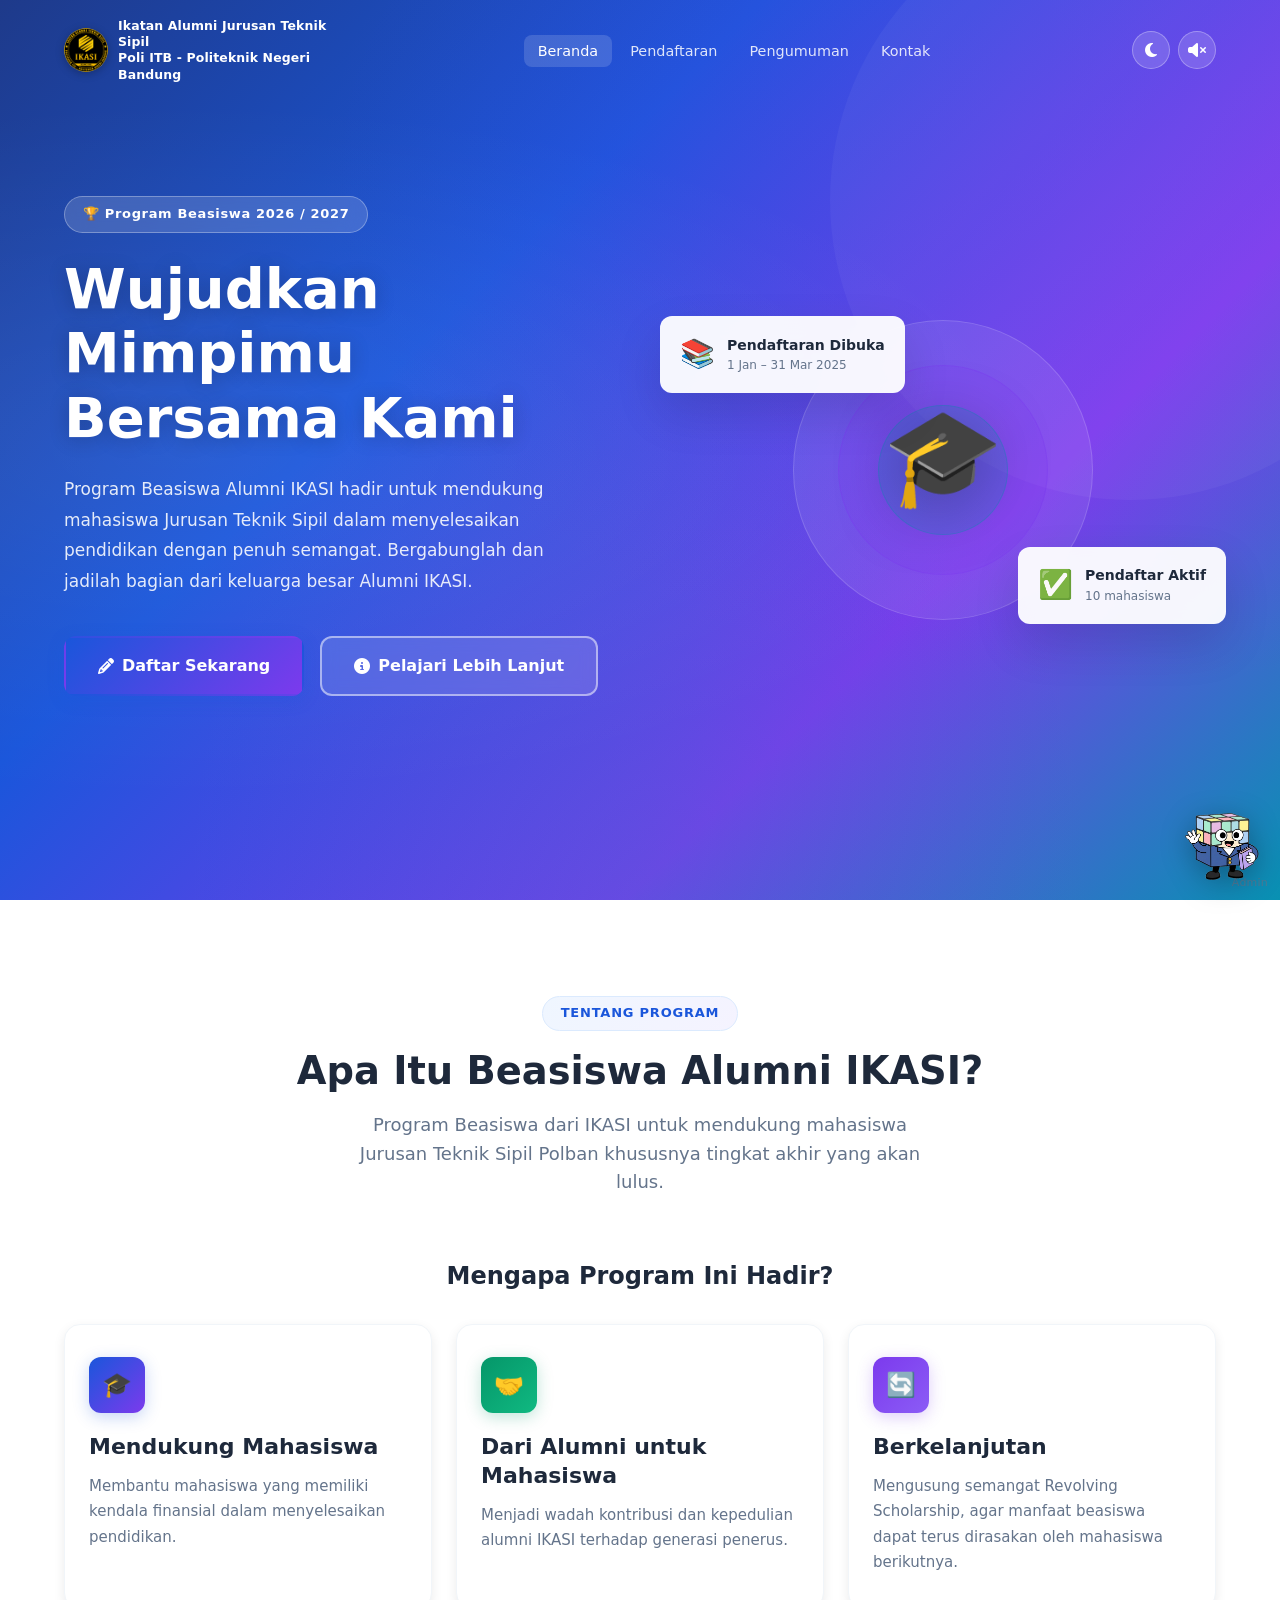
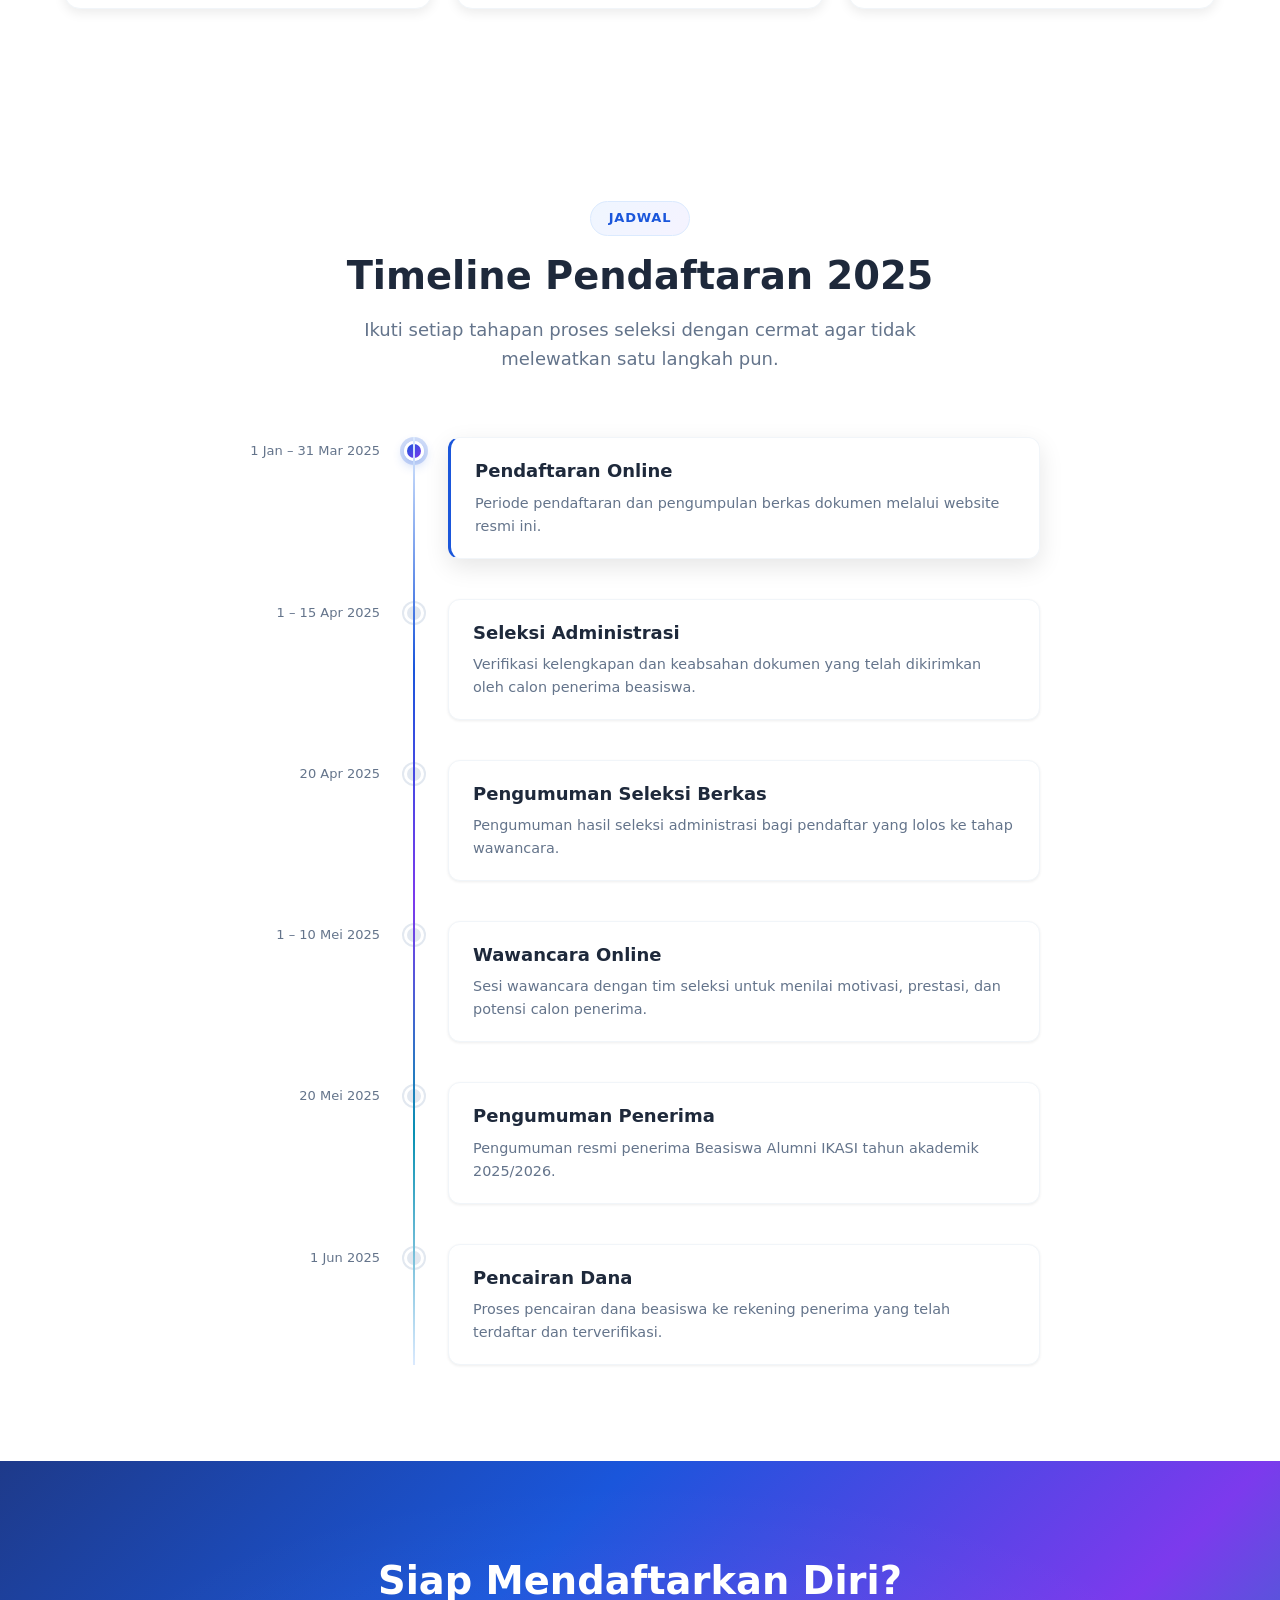
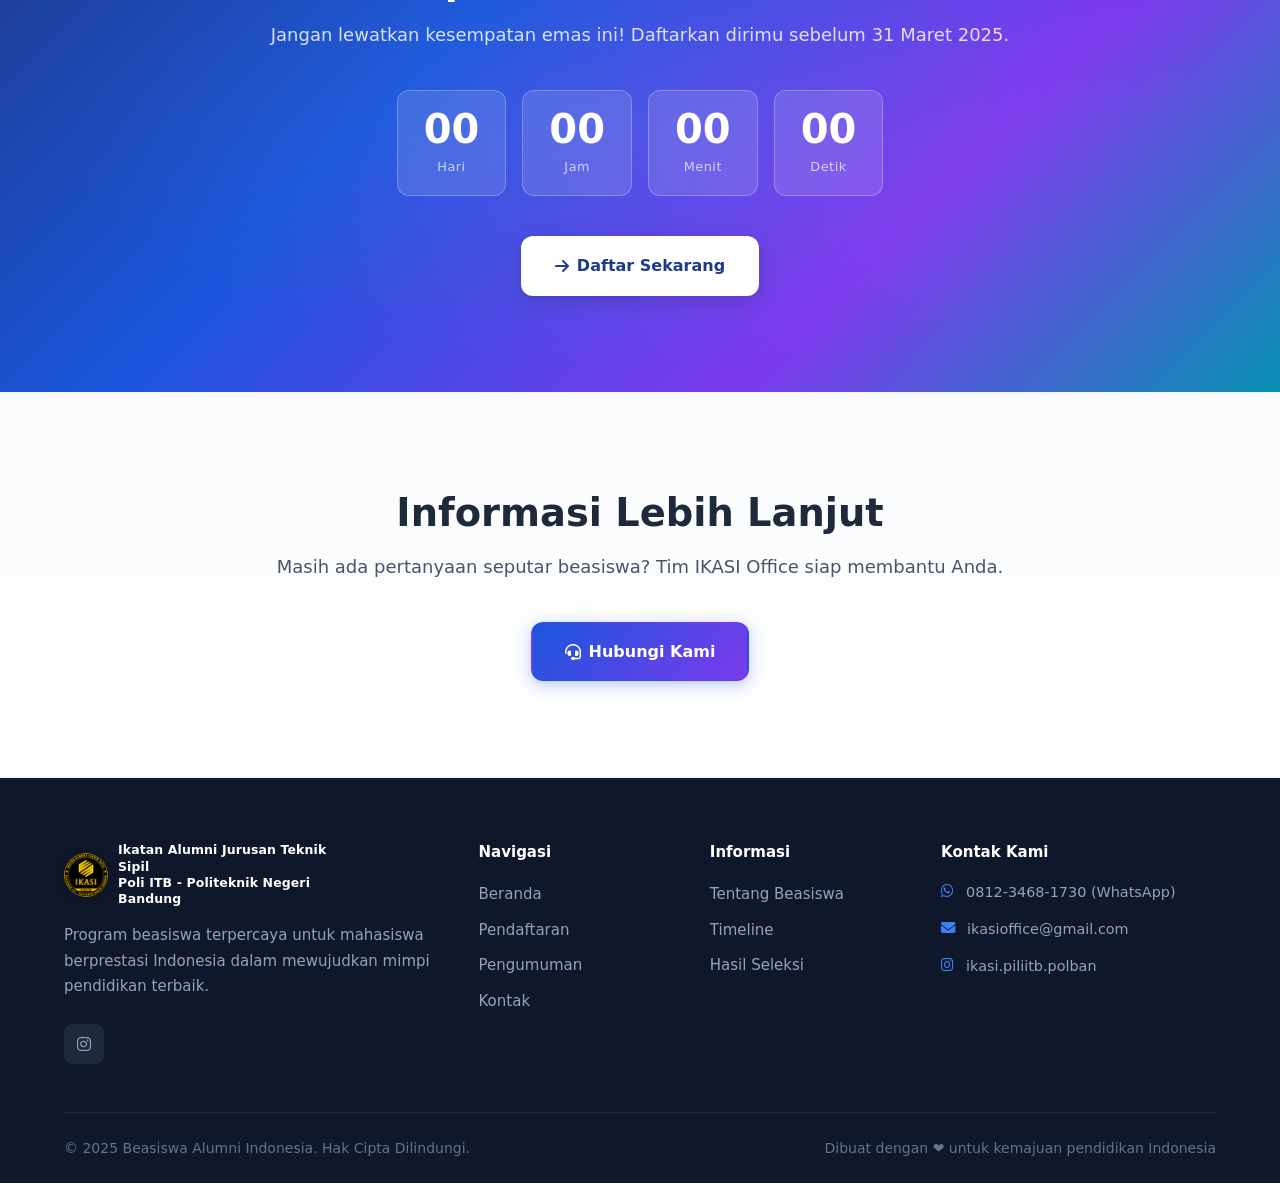
==== commit 28fdf072: "Add files via upload" ====
--- a/index.html
+++ b/index.html
@@ -14,8 +14,8 @@
 <nav class="navbar" id="navbar">
   <div class="container">
     <a href="index.html" class="logo">
-      <div class="logo-icon">🎓</div>
-      <span>Beasiswa <strong>Alumni</strong></span>
+      <img src="logo-ikasi.png" alt="Logo IKASI" class="logo-icon-img">
+      <span class="logo-text-ikasi">Ikatan Alumni Jurusan Teknik Sipil<br>Poli ITB - Politeknik Negeri Bandung</span>
     </a>
     <ul class="nav-links" id="navLinks">
       <li><a href="index.html">Beranda</a></li>
@@ -156,8 +156,8 @@
     <div class="footer-grid">
       <div class="footer-brand">
         <a href="index.html" class="logo">
-          <div class="logo-icon">🎓</div>
-          <span>Beasiswa <strong>Alumni</strong></span>
+          <img src="logo-ikasi.png" alt="Logo IKASI" class="logo-icon-img">
+          <span class="logo-text-ikasi">Ikatan Alumni Jurusan Teknik Sipil<br>Poli ITB - Politeknik Negeri Bandung</span>
         </a>
         <p>Program beasiswa terpercaya untuk mahasiswa berprestasi Indonesia dalam mewujudkan mimpi pendidikan terbaik.</p>
         <div class="social-links">
--- a/style.css
+++ b/style.css
@@ -143,6 +143,9 @@
 .logo{display:flex;align-items:center;gap:10px;font-size:1.2rem;font-weight:600;color:var(--white)}
 .navbar.scrolled .logo,.navbar-white .logo{color:var(--gray-900)}
 .logo-icon{width:40px;height:40px;background:var(--grad-brand);border-radius:var(--radius-sm);display:flex;align-items:center;justify-content:center;font-size:1.25rem;flex-shrink:0;box-shadow:0 4px 12px rgba(26,86,219,.3)}
+.logo-icon-img{width:44px;height:44px;border-radius:50%;flex-shrink:0;object-fit:contain;box-shadow:0 2px 8px rgba(0,0,0,.25)}
+.logo-text-ikasi{font-size:.78rem;line-height:1.3;font-weight:700;letter-spacing:.01em;max-width:230px;color:inherit}
+@media(max-width:480px){.logo-text-ikasi{font-size:.68rem;max-width:170px}.logo-icon-img{width:36px;height:36px}}
 .logo strong{background:var(--grad-brand);-webkit-background-clip:text;-webkit-text-fill-color:transparent;background-clip:text}
 .navbar.scrolled .logo strong,.navbar-white .logo strong{background:var(--grad-brand);-webkit-background-clip:text;-webkit-text-fill-color:transparent;background-clip:text}
 
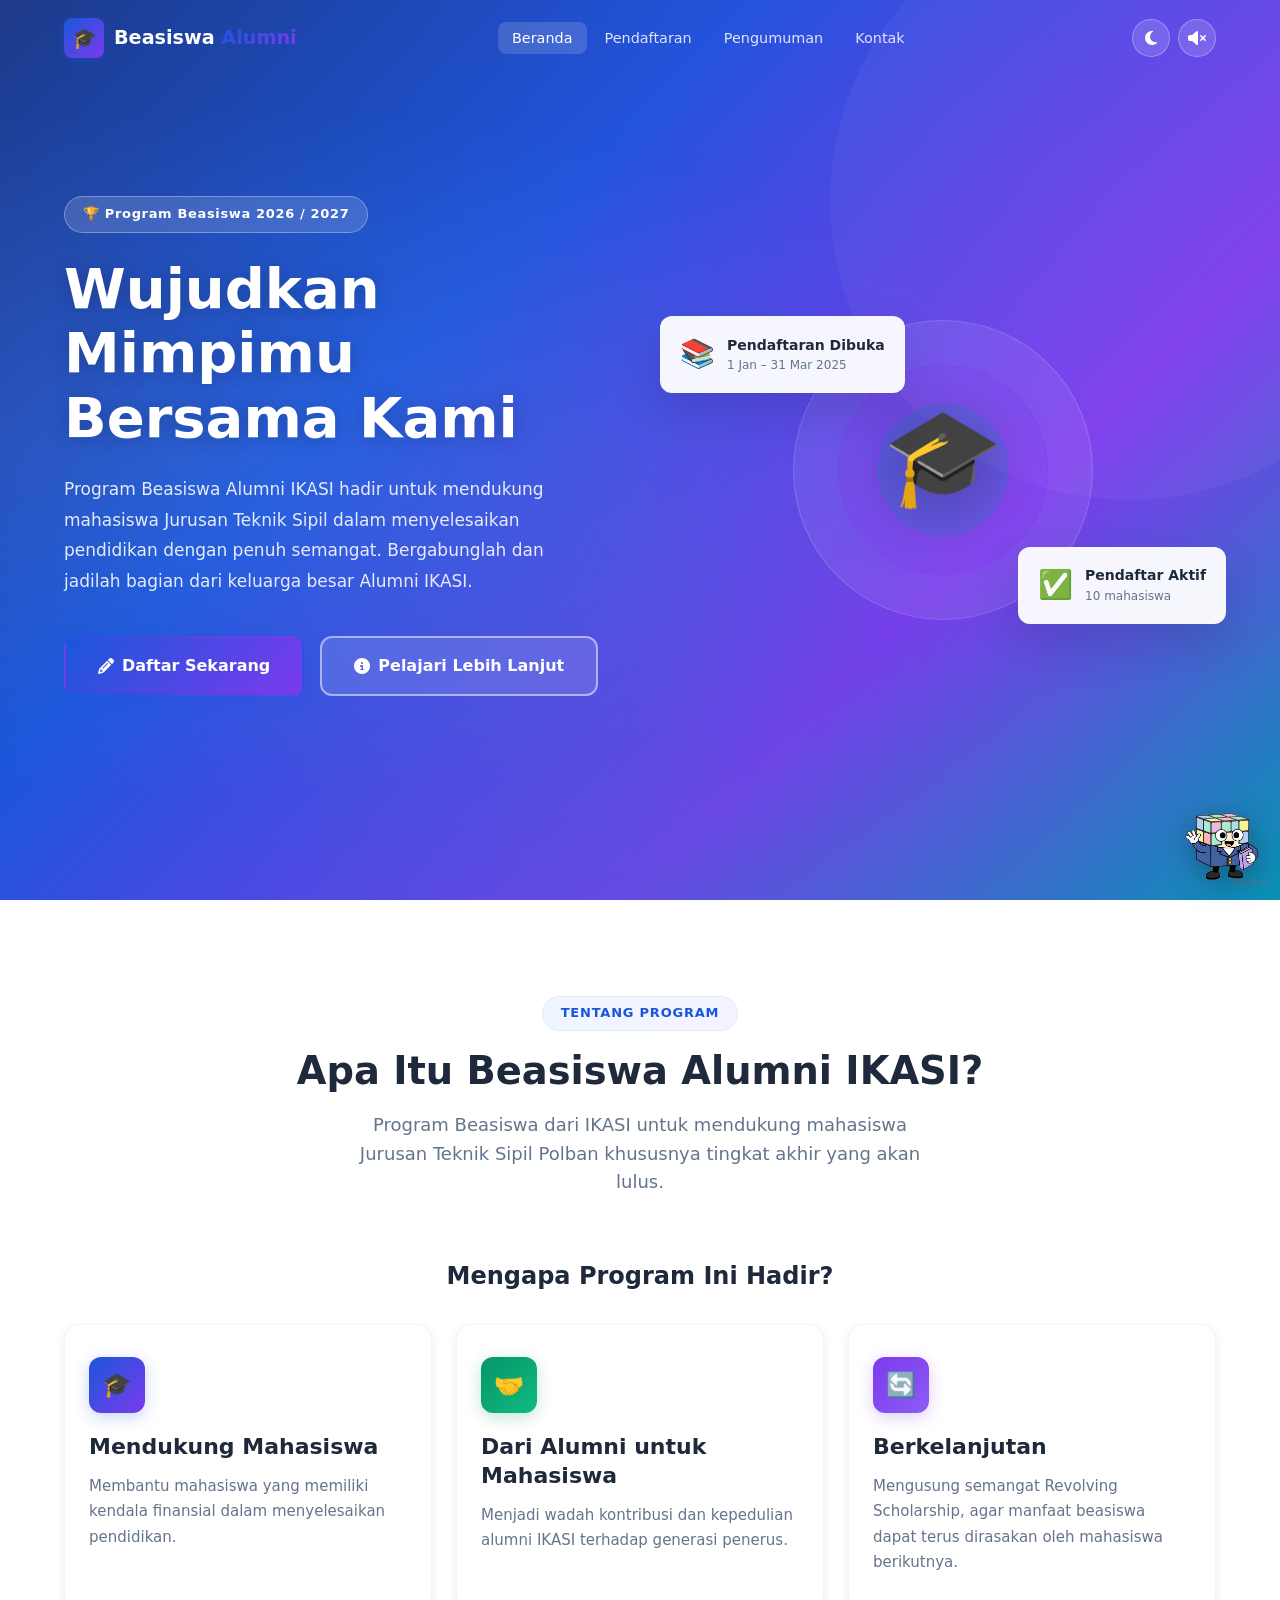
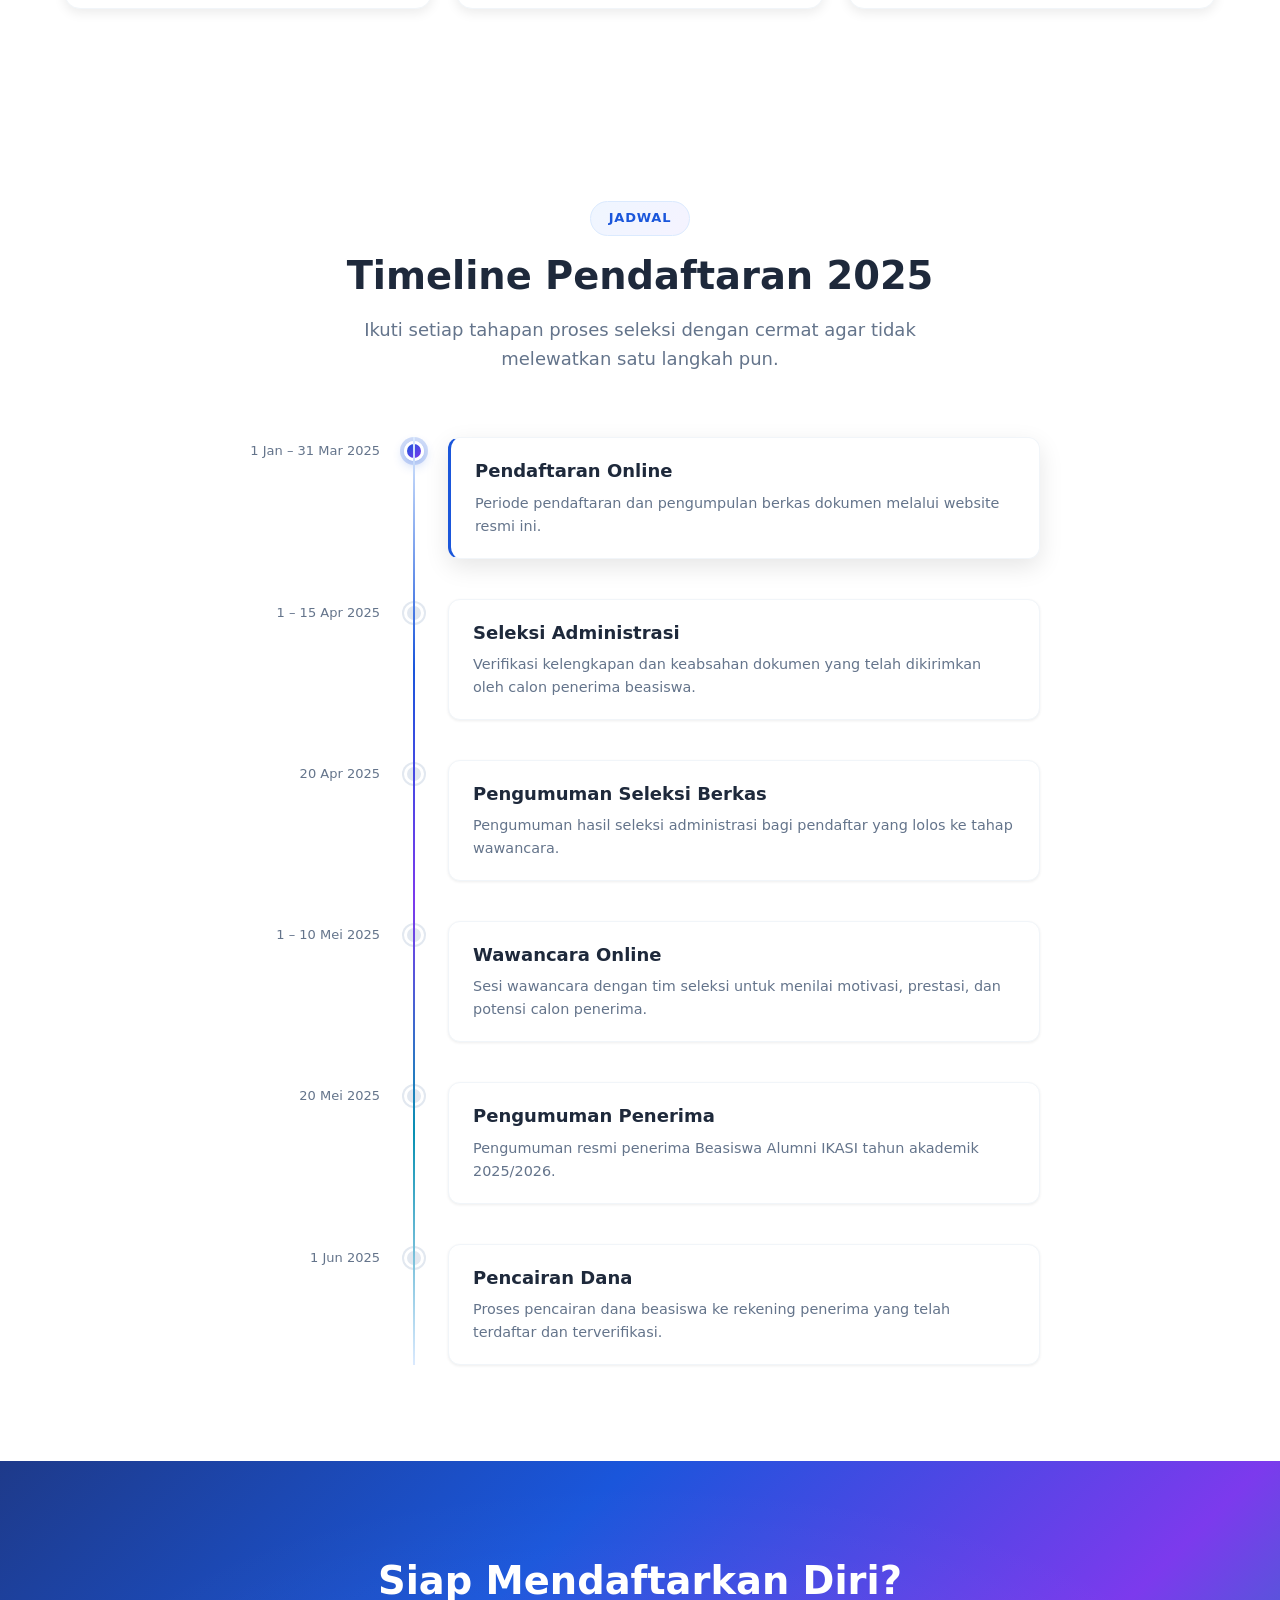
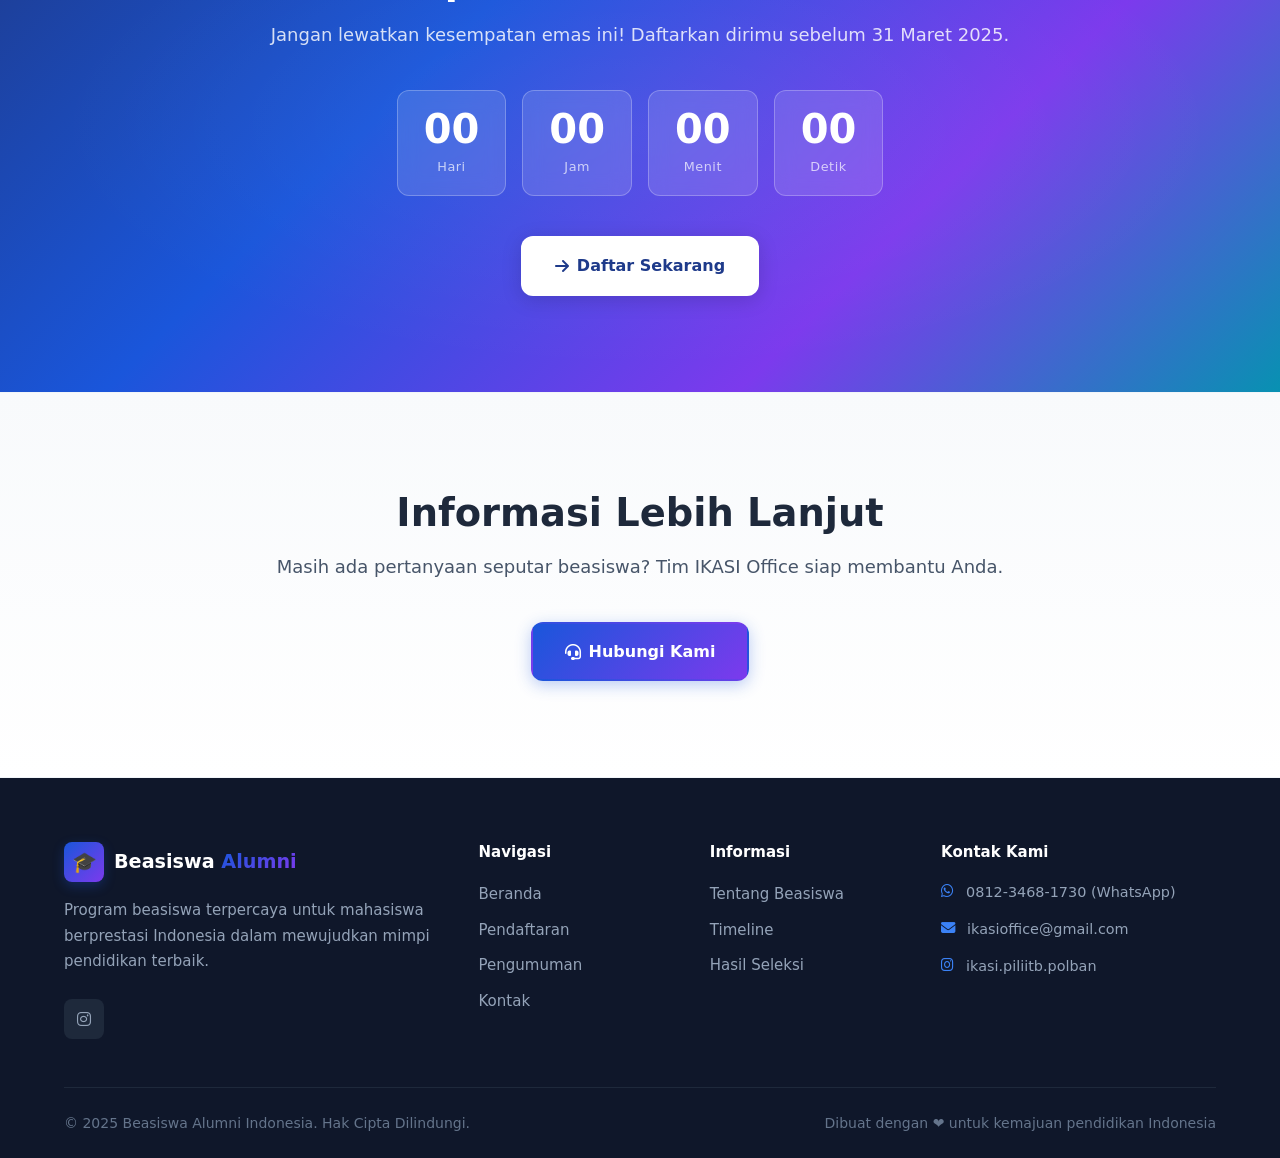
==== commit 96455951: "Add files via upload" ====
--- a/index.html
+++ b/index.html
@@ -14,8 +14,8 @@
 <nav class="navbar" id="navbar">
   <div class="container">
     <a href="index.html" class="logo">
-      <img src="logo-ikasi.png" alt="Logo IKASI" class="logo-icon-img">
-      <span class="logo-text-ikasi">Ikatan Alumni Jurusan Teknik Sipil<br>Poli ITB - Politeknik Negeri Bandung</span>
+      <div class="logo-icon">🎓</div>
+      <span>Beasiswa <strong>Alumni</strong></span>
     </a>
     <ul class="nav-links" id="navLinks">
       <li><a href="index.html">Beranda</a></li>
@@ -156,8 +156,8 @@
     <div class="footer-grid">
       <div class="footer-brand">
         <a href="index.html" class="logo">
-          <img src="logo-ikasi.png" alt="Logo IKASI" class="logo-icon-img">
-          <span class="logo-text-ikasi">Ikatan Alumni Jurusan Teknik Sipil<br>Poli ITB - Politeknik Negeri Bandung</span>
+          <div class="logo-icon">🎓</div>
+          <span>Beasiswa <strong>Alumni</strong></span>
         </a>
         <p>Program beasiswa terpercaya untuk mahasiswa berprestasi Indonesia dalam mewujudkan mimpi pendidikan terbaik.</p>
         <div class="social-links">
--- a/style.css
+++ b/style.css
@@ -143,9 +143,6 @@
 .logo{display:flex;align-items:center;gap:10px;font-size:1.2rem;font-weight:600;color:var(--white)}
 .navbar.scrolled .logo,.navbar-white .logo{color:var(--gray-900)}
 .logo-icon{width:40px;height:40px;background:var(--grad-brand);border-radius:var(--radius-sm);display:flex;align-items:center;justify-content:center;font-size:1.25rem;flex-shrink:0;box-shadow:0 4px 12px rgba(26,86,219,.3)}
-.logo-icon-img{width:44px;height:44px;border-radius:50%;flex-shrink:0;object-fit:contain;box-shadow:0 2px 8px rgba(0,0,0,.25)}
-.logo-text-ikasi{font-size:.78rem;line-height:1.3;font-weight:700;letter-spacing:.01em;max-width:230px;color:inherit}
-@media(max-width:480px){.logo-text-ikasi{font-size:.68rem;max-width:170px}.logo-icon-img{width:36px;height:36px}}
 .logo strong{background:var(--grad-brand);-webkit-background-clip:text;-webkit-text-fill-color:transparent;background-clip:text}
 .navbar.scrolled .logo strong,.navbar-white .logo strong{background:var(--grad-brand);-webkit-background-clip:text;-webkit-text-fill-color:transparent;background-clip:text}
 
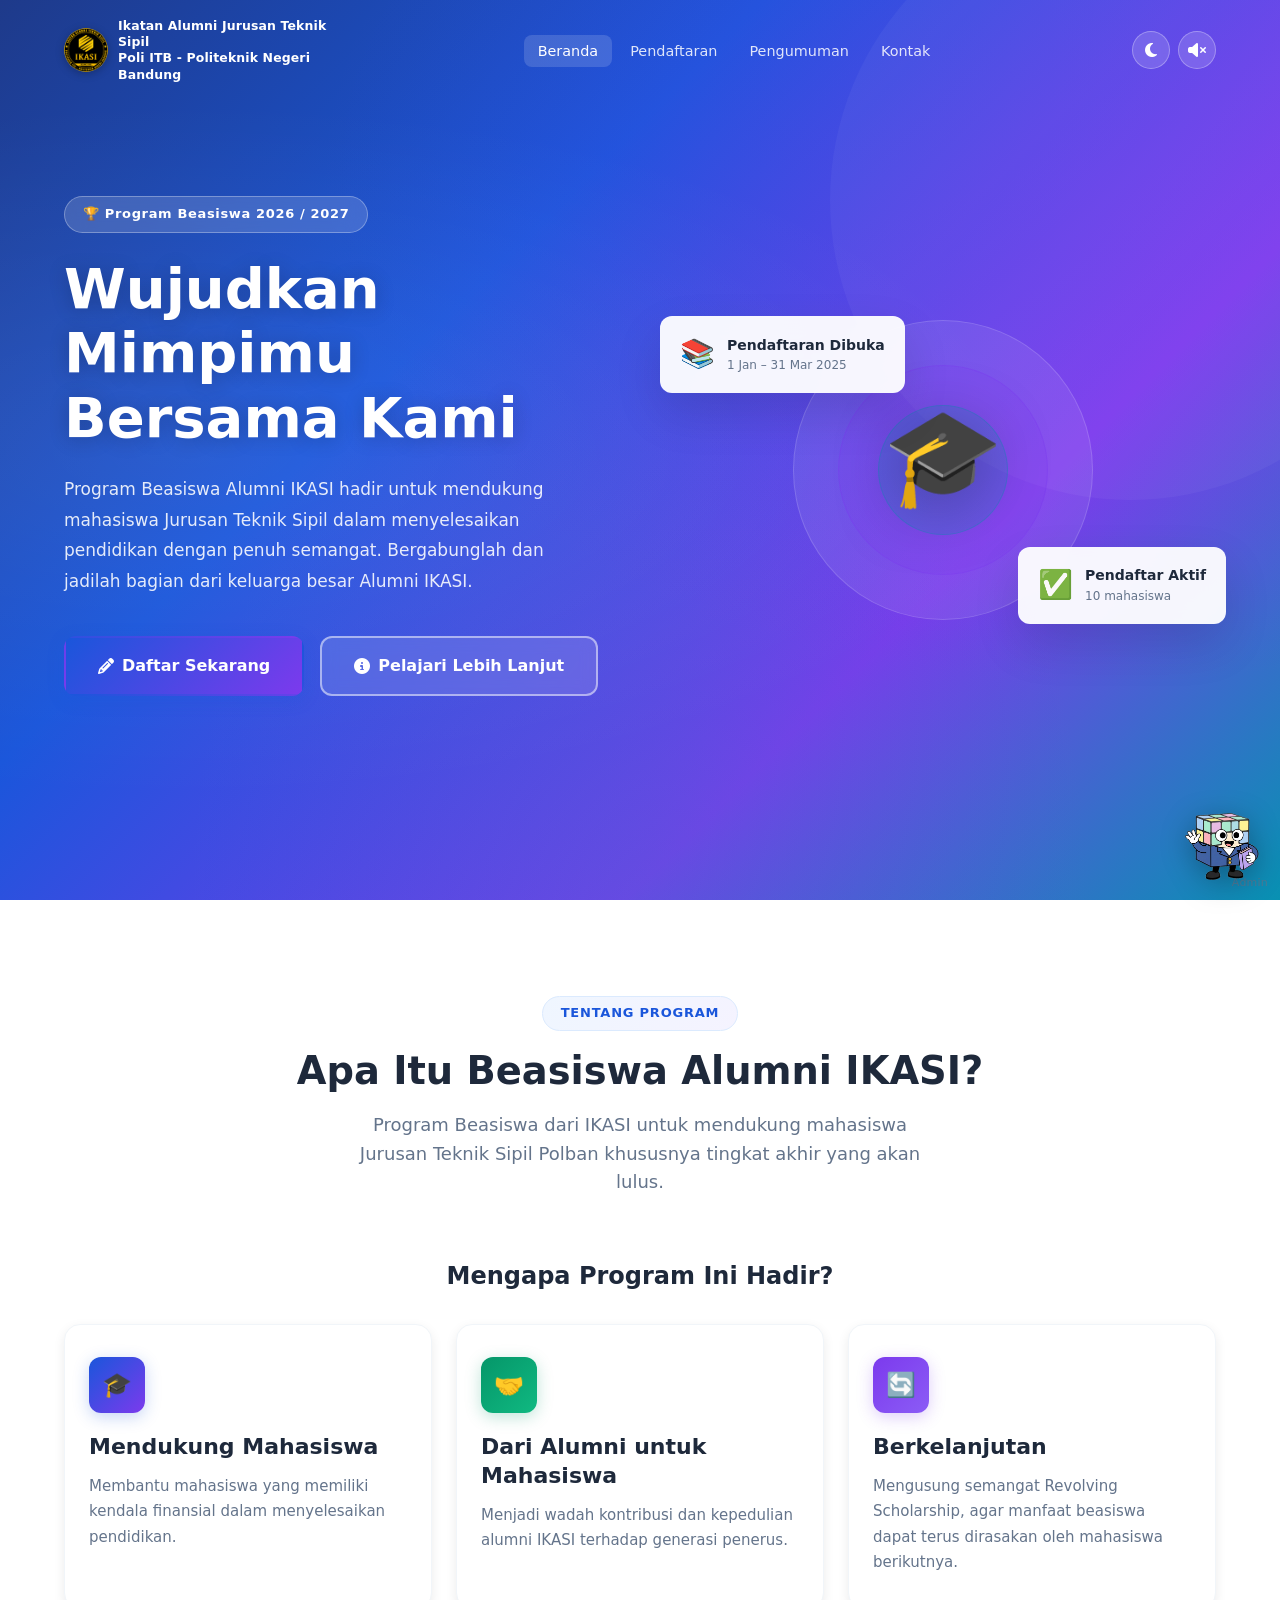
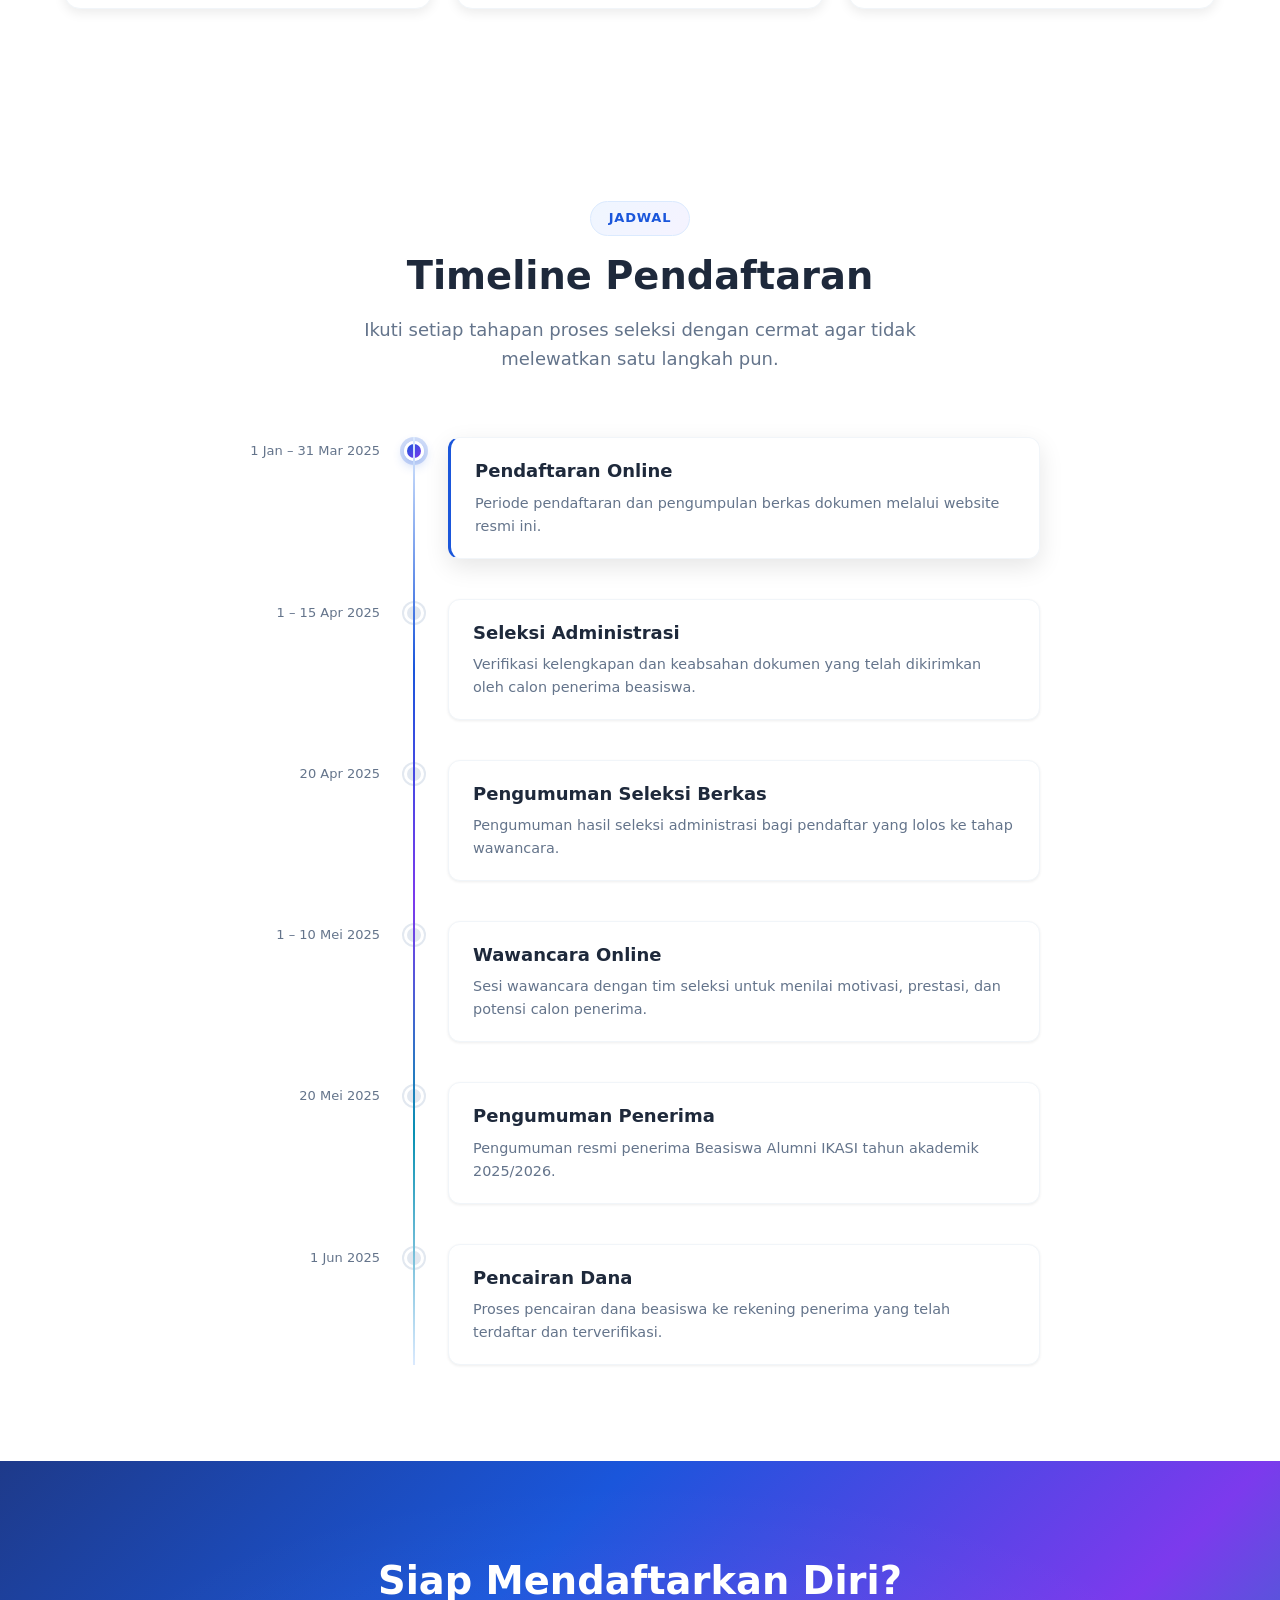
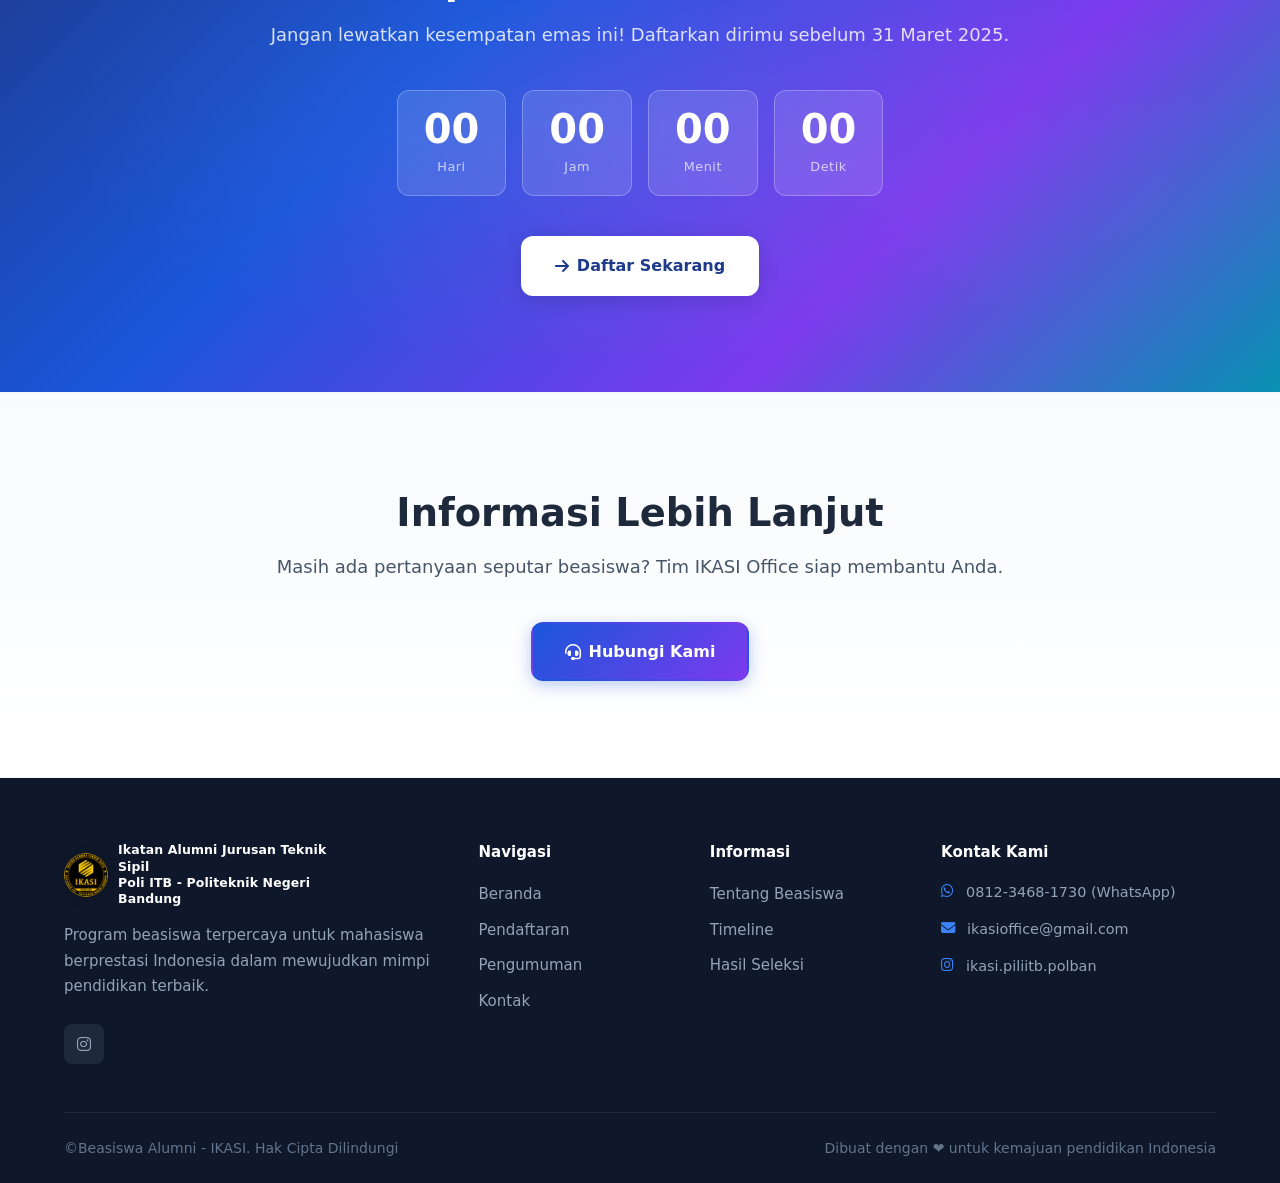
==== commit 55e68474: "Add files via upload" ====
--- a/index.html
+++ b/index.html
@@ -3,7 +3,7 @@
 <head>
 <meta charset="UTF-8">
 <meta name="viewport" content="width=device-width, initial-scale=1.0">
-<title>Beasiswa Alumni Indonesia - Wujudkan Mimpimu</title>
+<title>Beasiswa Alumni - IKASI</title>
 <script>document.documentElement.setAttribute('data-theme', localStorage.getItem('beasiswa_theme') || 'light');</script>
 <link rel="stylesheet" href="style.css">
 <link rel="stylesheet" href="https://cdnjs.cloudflare.com/ajax/libs/font-awesome/6.4.0/css/all.min.css">
@@ -14,8 +14,8 @@
 <nav class="navbar" id="navbar">
   <div class="container">
     <a href="index.html" class="logo">
-      <div class="logo-icon">🎓</div>
-      <span>Beasiswa <strong>Alumni</strong></span>
+      <img src="logo-ikasi.png" alt="Logo IKASI" class="logo-icon-img">
+      <span class="logo-text-ikasi">Ikatan Alumni Jurusan Teknik Sipil<br>Poli ITB - Politeknik Negeri Bandung</span>
     </a>
     <ul class="nav-links" id="navLinks">
       <li><a href="index.html">Beranda</a></li>
@@ -99,7 +99,7 @@
   <div class="container">
     <div class="section-header">
       <span class="section-badge">Jadwal</span>
-      <h2>Timeline Pendaftaran 2025</h2>
+      <h2>Timeline Pendaftaran</h2>
       <p>Ikuti setiap tahapan proses seleksi dengan cermat agar tidak melewatkan satu langkah pun.</p>
     </div>
     <div class="timeline" id="timelineList"></div>
@@ -156,8 +156,8 @@
     <div class="footer-grid">
       <div class="footer-brand">
         <a href="index.html" class="logo">
-          <div class="logo-icon">🎓</div>
-          <span>Beasiswa <strong>Alumni</strong></span>
+          <img src="logo-ikasi.png" alt="Logo IKASI" class="logo-icon-img">
+          <span class="logo-text-ikasi">Ikatan Alumni Jurusan Teknik Sipil<br>Poli ITB - Politeknik Negeri Bandung</span>
         </a>
         <p>Program beasiswa terpercaya untuk mahasiswa berprestasi Indonesia dalam mewujudkan mimpi pendidikan terbaik.</p>
         <div class="social-links">
@@ -198,7 +198,7 @@
       </div>
     </div>
     <div class="footer-bottom">
-      <p>&copy; 2025 Beasiswa Alumni Indonesia. Hak Cipta Dilindungi.</p>
+      <p>&copy;Beasiswa Alumni - IKASI. Hak Cipta Dilindungi</p>
       <p>Dibuat dengan ❤️ untuk kemajuan pendidikan Indonesia</p>
     </div>
   </div>
@@ -207,7 +207,7 @@
 <a href="admin.html" class="admin-corner-link">Admin</a>
 <script src="main.js"></script>
 <script>
-  (function renderHeroCards() {
+  function renderHeroCards() {
     const wrap = document.getElementById('heroCardsWrap');
     if (!wrap) return;
     const cards = (DB.getHeroCards() || []).slice().sort((a, b) => a.urutan - b.urutan);
@@ -219,9 +219,9 @@
           <div class="card-sub">${c.sub}</div>
         </div>
       </div>`).join('');
-  })();
-
-  (function renderTimeline() {
+  }
+
+  function renderTimeline() {
     const el = document.getElementById('timelineList');
     if (!el) return;
     const items = DB.getTimeline().slice().sort((a, b) => a.urutan - b.urutan);
@@ -234,7 +234,15 @@
           <p>${t.deskripsi}</p>
         </div>
       </div>`).join('');
-  })();
+  }
+
+  renderHeroCards();
+  renderTimeline();
+  // Render ulang begitu data terbaru dari server (Google Sheets) sudah masuk
+  document.addEventListener('publicContentSynced', () => {
+    renderHeroCards();
+    renderTimeline();
+  });
 </script>
 </body>
 </html>
--- a/style.css
+++ b/style.css
@@ -143,6 +143,9 @@
 .logo{display:flex;align-items:center;gap:10px;font-size:1.2rem;font-weight:600;color:var(--white)}
 .navbar.scrolled .logo,.navbar-white .logo{color:var(--gray-900)}
 .logo-icon{width:40px;height:40px;background:var(--grad-brand);border-radius:var(--radius-sm);display:flex;align-items:center;justify-content:center;font-size:1.25rem;flex-shrink:0;box-shadow:0 4px 12px rgba(26,86,219,.3)}
+.logo-icon-img{width:44px;height:44px;border-radius:50%;flex-shrink:0;object-fit:contain;box-shadow:0 2px 8px rgba(0,0,0,.25)}
+.logo-text-ikasi{font-size:.78rem;line-height:1.3;font-weight:700;letter-spacing:.01em;max-width:230px;color:inherit}
+@media(max-width:480px){.logo-text-ikasi{font-size:.68rem;max-width:170px}.logo-icon-img{width:36px;height:36px}}
 .logo strong{background:var(--grad-brand);-webkit-background-clip:text;-webkit-text-fill-color:transparent;background-clip:text}
 .navbar.scrolled .logo strong,.navbar-white .logo strong{background:var(--grad-brand);-webkit-background-clip:text;-webkit-text-fill-color:transparent;background-clip:text}
 
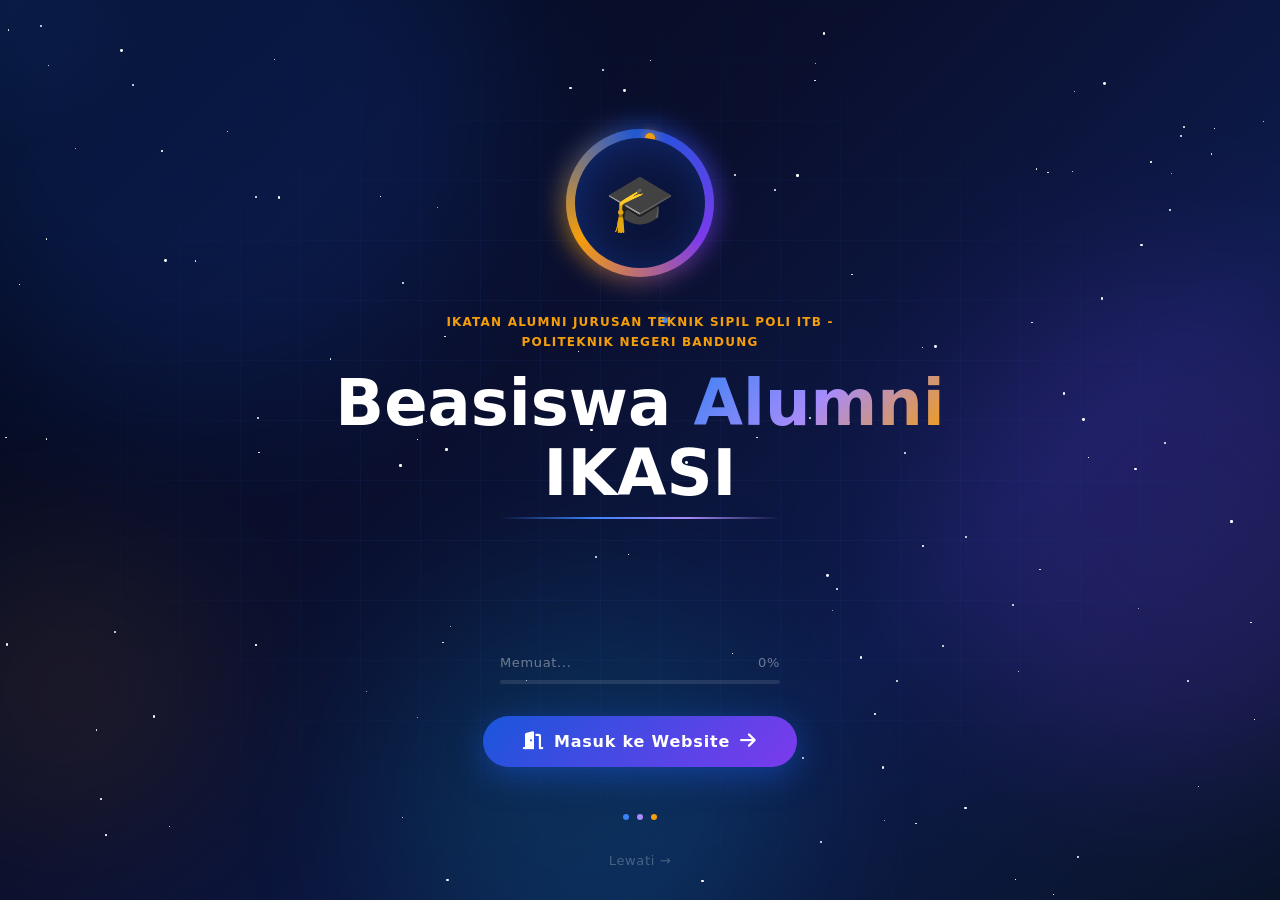
==== commit 6cb09d86: "Add files via upload" ====
--- a/index.html
+++ b/index.html
@@ -4,7 +4,13 @@
 <meta charset="UTF-8">
 <meta name="viewport" content="width=device-width, initial-scale=1.0">
 <title>Beasiswa Alumni - IKASI</title>
-<script>document.documentElement.setAttribute('data-theme', localStorage.getItem('beasiswa_theme') || 'light');</script>
+<script>
+  // Tampilkan splash screen sekali per sesi browser sebelum masuk ke Beranda
+  if (!sessionStorage.getItem('beasiswa_splash_seen')) {
+    window.location.replace('splash.html');
+  }
+  document.documentElement.setAttribute('data-theme', localStorage.getItem('beasiswa_theme') || 'light');
+</script>
 <link rel="stylesheet" href="style.css">
 <link rel="stylesheet" href="https://cdnjs.cloudflare.com/ajax/libs/font-awesome/6.4.0/css/all.min.css">
 </head>
@@ -14,8 +20,8 @@
 <nav class="navbar" id="navbar">
   <div class="container">
     <a href="index.html" class="logo">
-      <img src="logo-ikasi.png" alt="Logo IKASI" class="logo-icon-img">
-      <span class="logo-text-ikasi">Ikatan Alumni Jurusan Teknik Sipil<br>Poli ITB - Politeknik Negeri Bandung</span>
+      <img src="logo-ikasi.png" alt="Logo IKASI" class="logo-icon-img-nav">
+      <span class="logo-text-nav">Beasiswa <strong>Alumni</strong> IKASI</span>
     </a>
     <ul class="nav-links" id="navLinks">
       <li><a href="index.html">Beranda</a></li>
@@ -156,8 +162,8 @@
     <div class="footer-grid">
       <div class="footer-brand">
         <a href="index.html" class="logo">
-          <img src="logo-ikasi.png" alt="Logo IKASI" class="logo-icon-img">
-          <span class="logo-text-ikasi">Ikatan Alumni Jurusan Teknik Sipil<br>Poli ITB - Politeknik Negeri Bandung</span>
+          <img src="logo-ikasi.png" alt="Logo IKASI" class="logo-icon-img-nav">
+          <span class="logo-text-nav">Beasiswa <strong>Alumni</strong> IKASI</span>
         </a>
         <p>Program beasiswa terpercaya untuk mahasiswa berprestasi Indonesia dalam mewujudkan mimpi pendidikan terbaik.</p>
         <div class="social-links">
--- a/style.css
+++ b/style.css
@@ -145,7 +145,9 @@
 .logo-icon{width:40px;height:40px;background:var(--grad-brand);border-radius:var(--radius-sm);display:flex;align-items:center;justify-content:center;font-size:1.25rem;flex-shrink:0;box-shadow:0 4px 12px rgba(26,86,219,.3)}
 .logo-icon-img{width:44px;height:44px;border-radius:50%;flex-shrink:0;object-fit:contain;box-shadow:0 2px 8px rgba(0,0,0,.25)}
 .logo-text-ikasi{font-size:.78rem;line-height:1.3;font-weight:700;letter-spacing:.01em;max-width:230px;color:inherit}
-@media(max-width:480px){.logo-text-ikasi{font-size:.68rem;max-width:170px}.logo-icon-img{width:36px;height:36px}}
+.logo-icon-img-nav{width:34px;height:34px;border-radius:50%;flex-shrink:0;object-fit:contain;box-shadow:0 2px 6px rgba(0,0,0,.22)}
+.logo-text-nav{font-size:1rem;font-weight:700;letter-spacing:.01em;color:inherit;white-space:nowrap}
+@media(max-width:480px){.logo-text-ikasi{font-size:.68rem;max-width:170px}.logo-icon-img{width:36px;height:36px}.logo-icon-img-nav{width:28px;height:28px}.logo-text-nav{font-size:.85rem}}
 .logo strong{background:var(--grad-brand);-webkit-background-clip:text;-webkit-text-fill-color:transparent;background-clip:text}
 .navbar.scrolled .logo strong,.navbar-white .logo strong{background:var(--grad-brand);-webkit-background-clip:text;-webkit-text-fill-color:transparent;background-clip:text}
 
